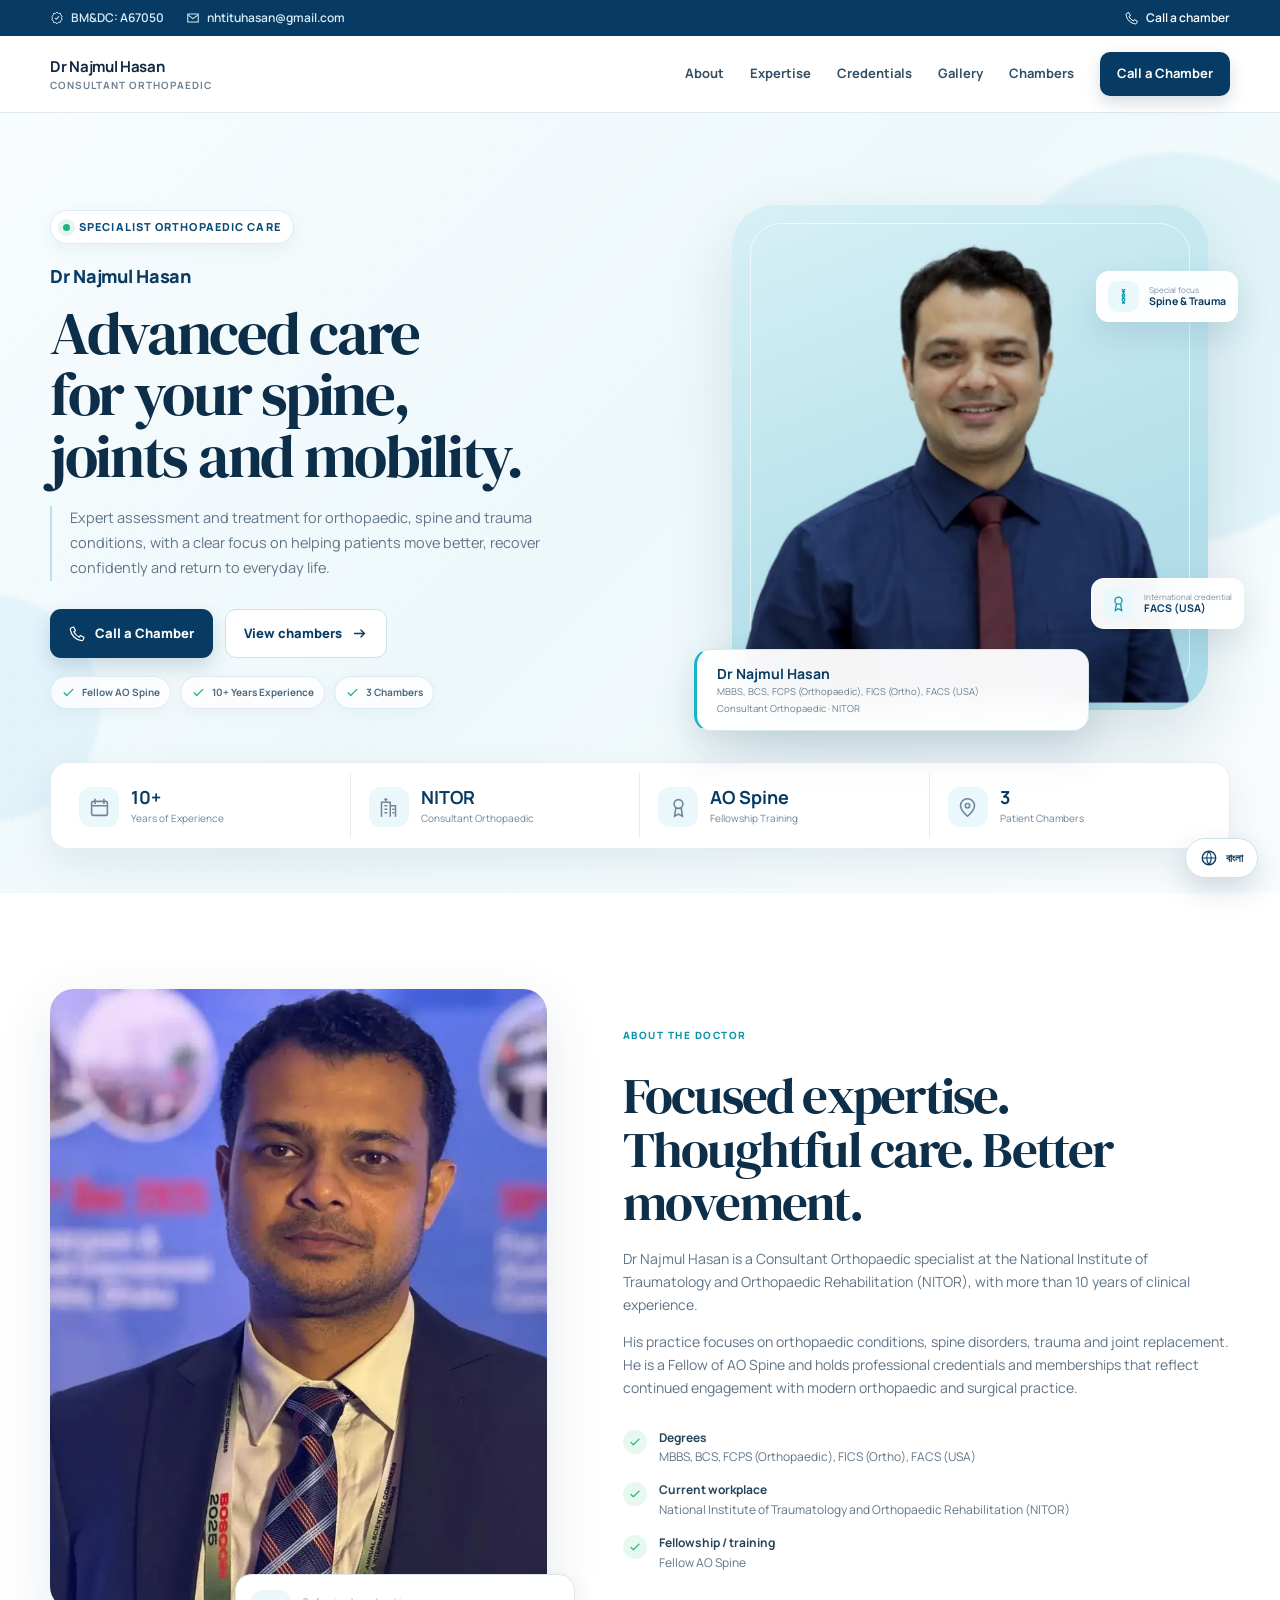
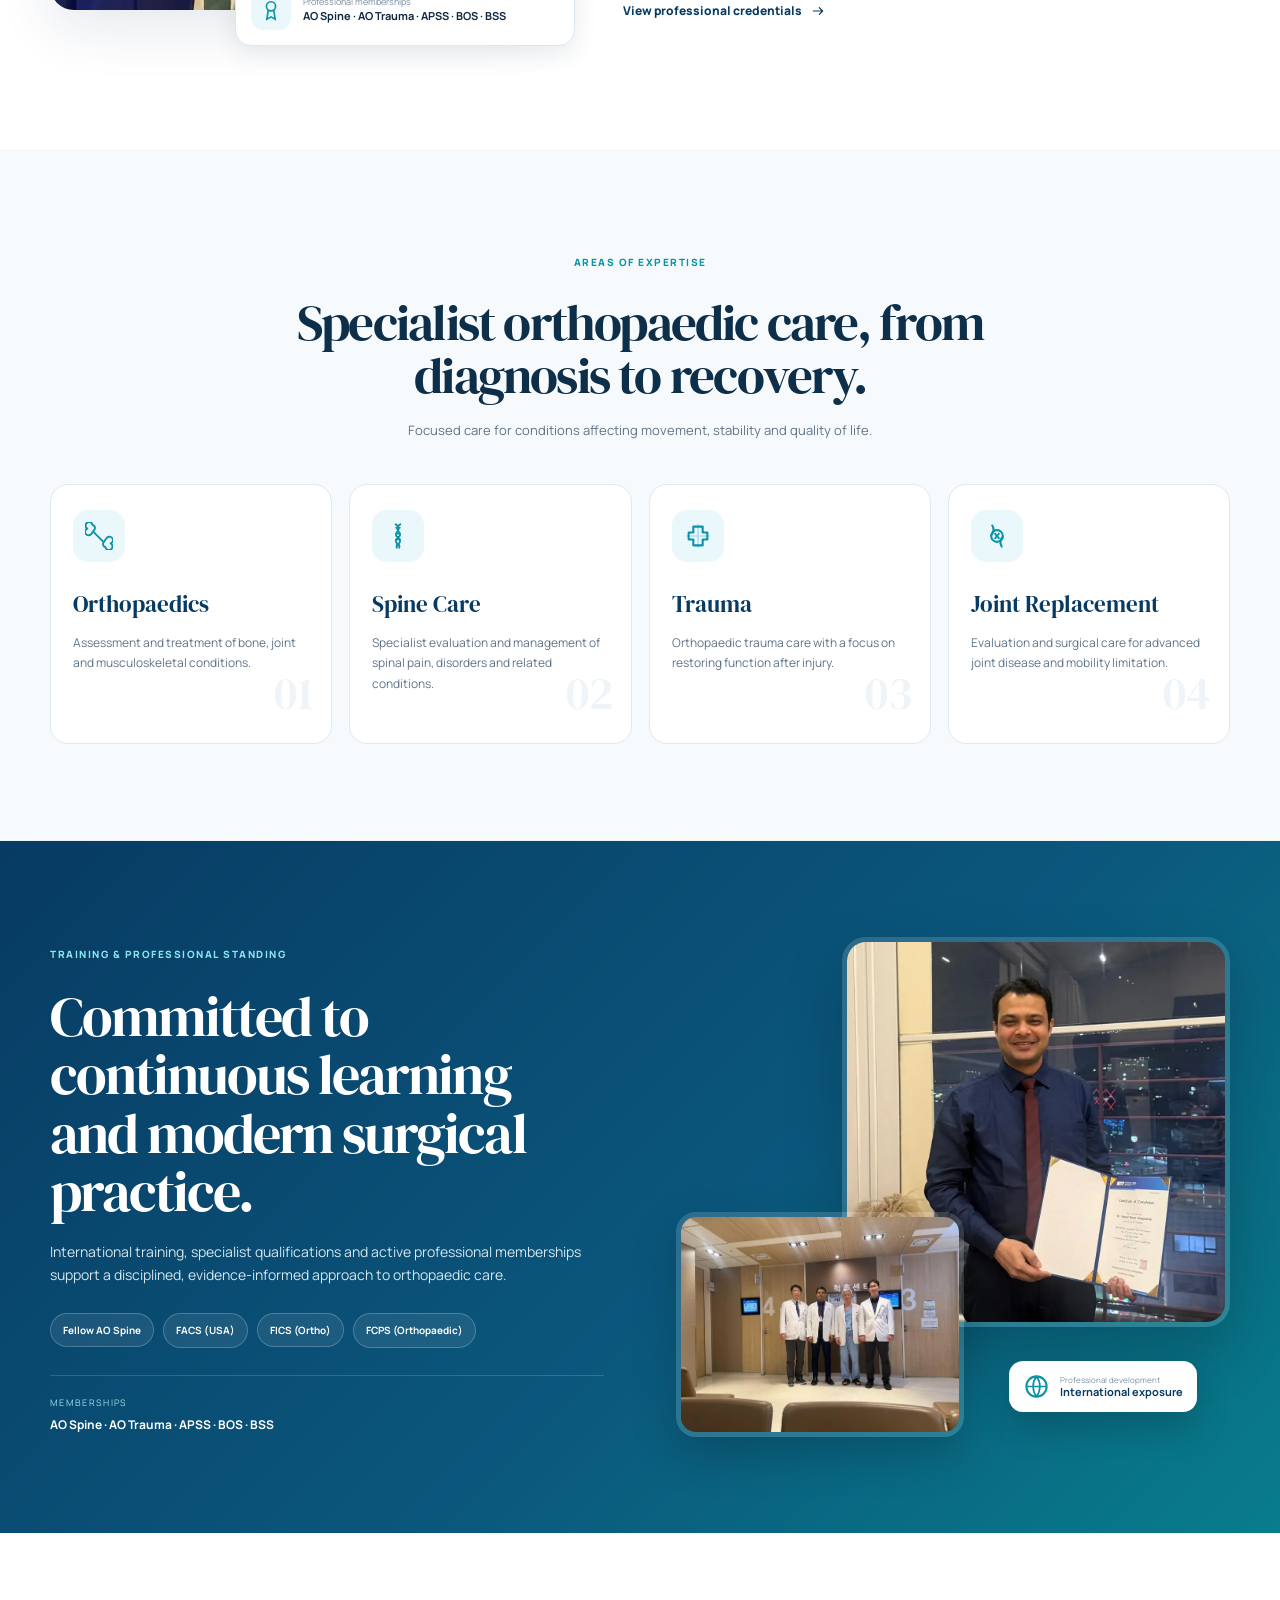
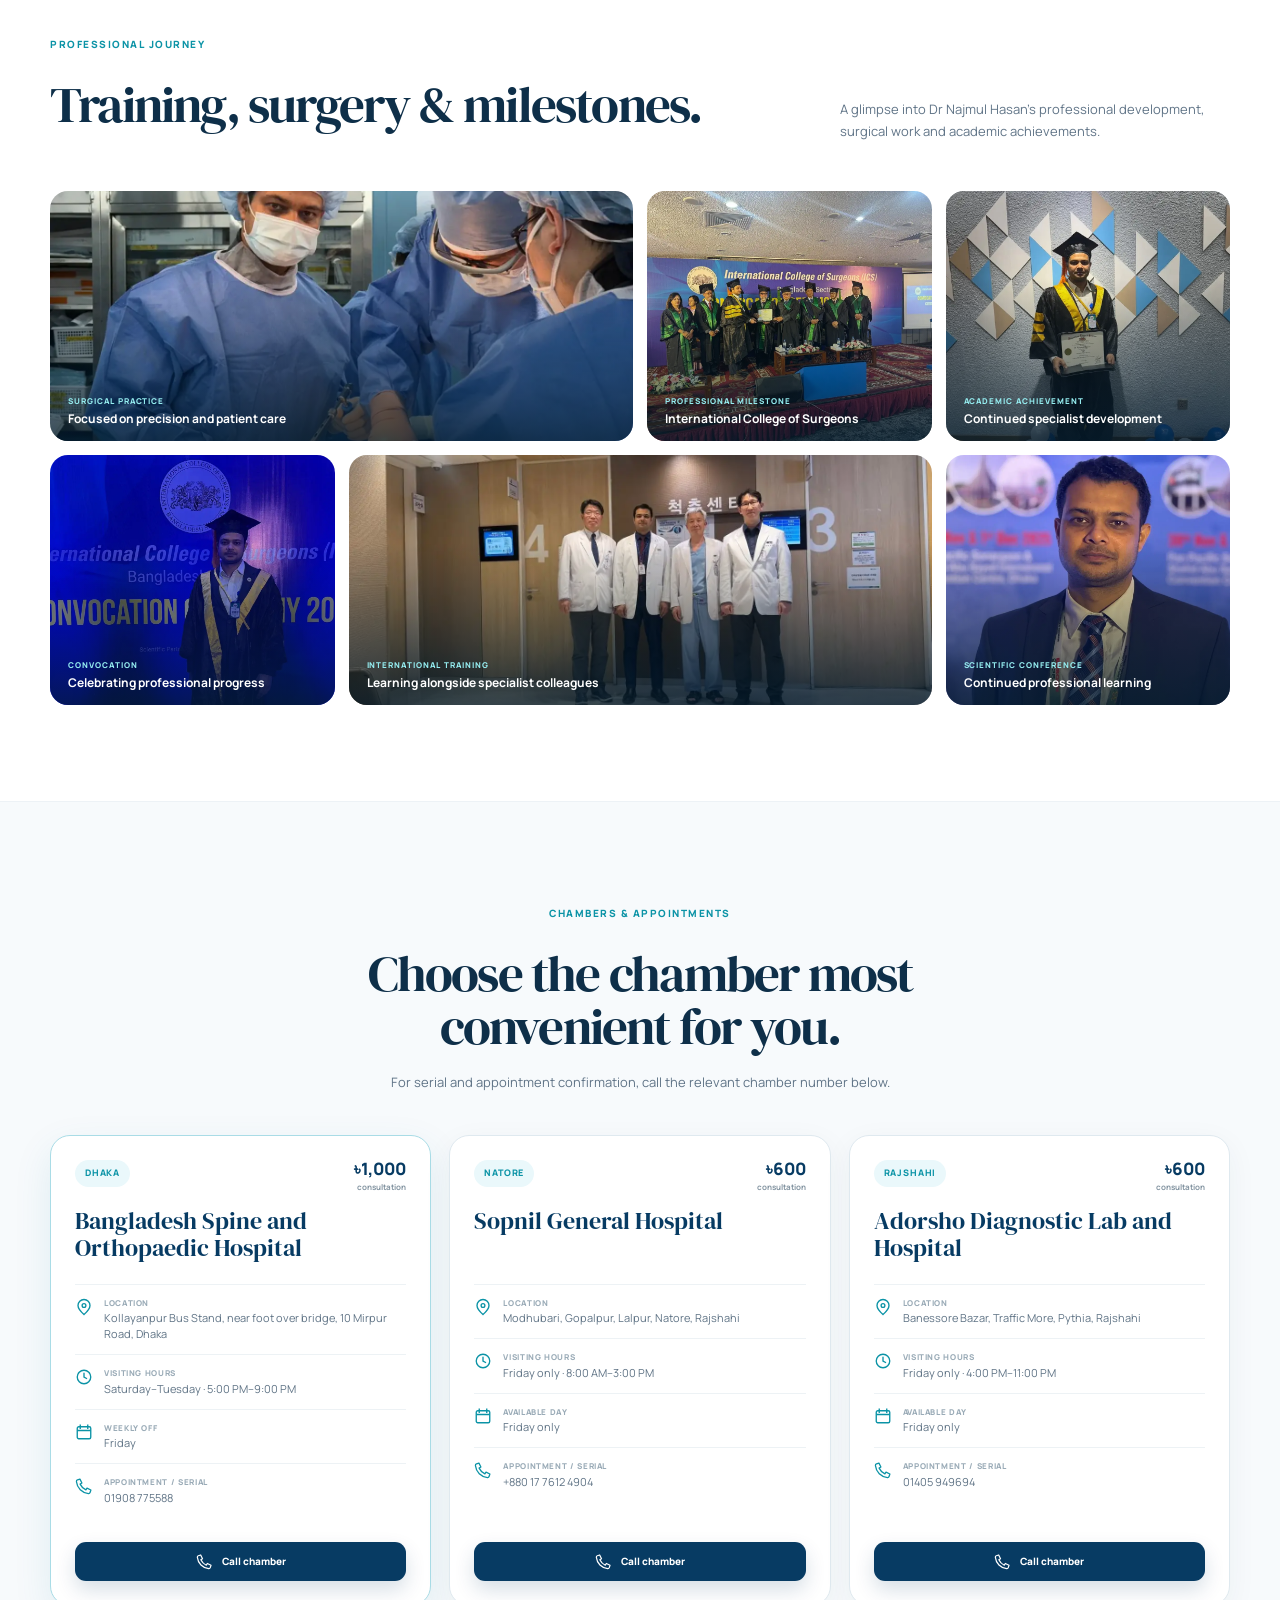
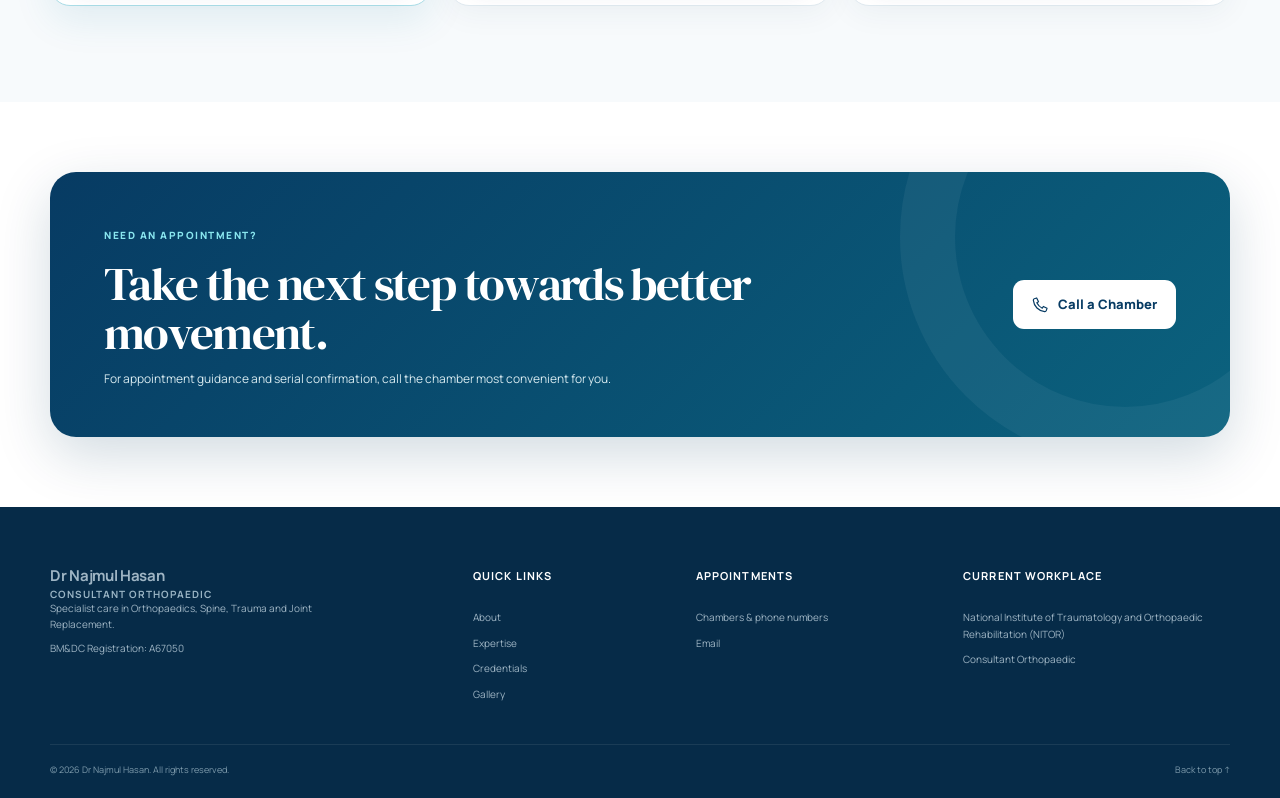
==== preview-v6.html @ a2172d97 "Add files via upload uploaded new files" ====
<!DOCTYPE html>

<html dir="ltr" lang="en">
<head>
<meta charset="utf-8"/>
<meta content="width=device-width, initial-scale=1" name="viewport"/>
<meta content="Dr Najmul Hasan is a Consultant Orthopaedic at NITOR, specialising in orthopaedics, spine, trauma and joint replacement. View chamber locations, visiting hours and appointment numbers in Dhaka, Natore and Rajshahi." name="description"/>
<meta content="#073b63" name="theme-color"/>
<link href="assets/favicon.svg" rel="icon" type="image/svg+xml"/>
<link href="assets/favicon.svg" rel="shortcut icon" type="image/svg+xml"/>
<link href="assets/favicon-64.png" rel="icon" sizes="64x64" type="image/png"/>
<link href="assets/apple-touch-icon.png" rel="apple-touch-icon" sizes="180x180"/>
<meta content="index,follow,max-image-preview:large,max-snippet:-1,max-video-preview:-1" name="robots"/>
<meta content="index,follow,max-image-preview:large,max-snippet:-1,max-video-preview:-1" name="googlebot"/>
<meta content="Dr Najmul Hasan" name="author"/>
<meta content="telephone=yes" name="format-detection"/>
<link href="./" rel="canonical"/>
<meta content="profile" property="og:type"/>
<meta content="Dr Najmul Hasan" property="og:site_name"/>
<meta content="Dr Najmul Hasan | Orthopaedic &amp; Spine Specialist in Bangladesh" property="og:title"/>
<meta content="Consultant Orthopaedic at NITOR specialising in orthopaedics, spine, trauma and joint replacement. Chambers in Dhaka, Natore and Rajshahi." property="og:description"/>
<meta content="assets/images/doctor-headshot.webp" property="og:image"/>
<meta content="en_BD" property="og:locale"/>
<meta content="bn_BD" property="og:locale:alternate"/>
<meta content="summary_large_image" name="twitter:card"/>
<meta content="Dr Najmul Hasan | Orthopaedic &amp; Spine Specialist" name="twitter:title"/>
<meta content="Consultant Orthopaedic at NITOR specialising in orthopaedics, spine, trauma and joint replacement." name="twitter:description"/>
<meta content="assets/images/doctor-headshot.webp" name="twitter:image"/>
<link as="image" fetchpriority="high" href="assets/images/doctor-headshot.webp" rel="preload"/>

<title>Dr Najmul Hasan | Orthopaedic &amp; Spine Specialist in Bangladesh</title>
<link href="https://fonts.googleapis.com" rel="preconnect"/>
<link crossorigin="" href="https://fonts.gstatic.com" rel="preconnect"/>
<link href="https://fonts.googleapis.com/css2?family=DM+Serif+Display&amp;family=Manrope:wght@400;500;600;700;800&amp;family=Noto+Sans+Bengali:wght@400;500;600;700;800&amp;display=swap" rel="stylesheet"/>
<link href="assets/style.css" rel="stylesheet"/>
<script type="application/ld+json">{
  "@context": "https://schema.org",
  "@type": "ProfilePage",
  "name": "Dr Najmul Hasan - Consultant Orthopaedic",
  "url": "./",
  "mainEntity": {
    "@type": "Person",
    "@id": "#dr-najmul-hasan",
    "name": "Dr Najmul Hasan",
    "honorificPrefix": "Dr",
    "image": "assets/images/doctor-headshot.webp",
    "description": "Consultant Orthopaedic specialising in orthopaedics, spine, trauma and joint replacement with more than 10 years of clinical experience.",
    "jobTitle": "Consultant Orthopaedic",
    "email": "mailto:nhtituhasan@gmail.com",
    "telephone": "+8801719166355",
    "identifier": {
      "@type": "PropertyValue",
      "propertyID": "BM&DC Registration",
      "value": "A67050"
    },
    "worksFor": {
      "@type": "Organization",
      "name": "National Institute of Traumatology and Orthopaedic Rehabilitation (NITOR)"
    },
    "knowsAbout": [
      "Orthopaedics",
      "Spine",
      "Trauma",
      "Joint Replacement"
    ],
    "knowsLanguage": [
      "en",
      "bn"
    ],
    "hasCredential": [
      {
        "@type": "EducationalOccupationalCredential",
        "name": "MBBS"
      },
      {
        "@type": "EducationalOccupationalCredential",
        "name": "BCS"
      },
      {
        "@type": "EducationalOccupationalCredential",
        "name": "FCPS (Orthopaedic)"
      },
      {
        "@type": "EducationalOccupationalCredential",
        "name": "FICS (Ortho)"
      },
      {
        "@type": "EducationalOccupationalCredential",
        "name": "FACS (USA)"
      },
      {
        "@type": "EducationalOccupationalCredential",
        "name": "Fellow AO Spine"
      }
    ],
    "memberOf": [
      {
        "@type": "Organization",
        "name": "AO Spine"
      },
      {
        "@type": "Organization",
        "name": "AO Trauma"
      },
      {
        "@type": "Organization",
        "name": "APSS"
      },
      {
        "@type": "Organization",
        "name": "BOS"
      },
      {
        "@type": "Organization",
        "name": "BSS"
      }
    ],
    "workLocation": [
      {
        "@type": "Place",
        "name": "Bangladesh Spine and Orthopaedic Hospital",
        "telephone": "+8801908775588",
        "address": {
          "@type": "PostalAddress",
          "streetAddress": "Kollayanpur Bus Stand, near foot over bridge, 10 Mirpur Road",
          "addressLocality": "Dhaka",
          "addressCountry": "BD"
        }
      },
      {
        "@type": "Place",
        "name": "Sopnil General Hospital",
        "telephone": "+8801776124904",
        "address": {
          "@type": "PostalAddress",
          "streetAddress": "Modhubari, Gopalpur, Lalpur",
          "addressLocality": "Natore",
          "addressRegion": "Rajshahi",
          "addressCountry": "BD"
        }
      },
      {
        "@type": "Place",
        "name": "Adorsho Diagnostic Lab and Hospital",
        "telephone": "+8801405949694",
        "address": {
          "@type": "PostalAddress",
          "streetAddress": "Banessore Bazar, Traffic More, Pythia",
          "addressLocality": "Rajshahi",
          "addressCountry": "BD"
        }
      }
    ]
  }
}</script></head>
<body>
<a class="skip-link" href="#main">Skip to content</a>
<div class="topbar">
<div class="container topbar-inner">
<div class="topbar-left">
<span><svg aria-hidden="true"><use href="#i-badge"></use></svg> BM&amp;DC: A67050</span>
<a href="mailto:nhtituhasan@gmail.com"><svg aria-hidden="true"><use href="#i-mail"></use></svg> nhtituhasan@gmail.com</a>
</div>
<a class="topbar-chambers" href="#chambers"><svg aria-hidden="true"><use href="#i-phone"></use></svg> Call a chamber</a>
</div>
</div>
<header class="site-header" id="home">
<div class="container nav-wrap">
<a aria-label="Dr Najmul Hasan homepage" class="brand" href="#home">

<span class="brand-copy"><strong>Dr Najmul Hasan</strong><small>Consultant Orthopaedic</small></span>
</a>
<button aria-controls="primary-nav" aria-expanded="false" aria-label="Open menu" class="menu-toggle">
<span></span><span></span><span></span>
</button>
<nav aria-label="Primary navigation" class="primary-nav" id="primary-nav">
<a href="#about">About</a>
<a href="#expertise">Expertise</a>
<a href="#credentials">Credentials</a>
<a href="#gallery">Gallery</a>
<a href="#chambers">Chambers</a>
<a class="nav-cta" href="#chambers">Call a Chamber</a>
</nav>
</div>
</header>
<main id="main">
<section class="hero section-pad">
<div class="hero-orb hero-orb-one"></div>
<div class="hero-orb hero-orb-two"></div>
<div class="container hero-grid">
<div class="hero-copy reveal">
<span class="eyebrow"><span class="dot"></span> Specialist Orthopaedic Care</span>
<h1><span class="hero-name-line">Dr Najmul Hasan </span><span class="hero-title-line">Advanced care for your spine, joints and mobility.</span></h1>
<p class="hero-lead">Expert assessment and treatment for orthopaedic, spine and trauma conditions, with a clear focus on helping patients move better, recover confidently and return to everyday life.</p>
<div class="hero-actions">
<a class="btn btn-primary" href="#chambers"><svg aria-hidden="true"><use href="#i-phone"></use></svg> Call a Chamber</a>
<a class="btn btn-secondary" href="#chambers">View chambers <svg aria-hidden="true"><use href="#i-arrow"></use></svg></a>
</div>
<div class="hero-trust">
<span><svg aria-hidden="true"><use href="#i-check"></use></svg> Fellow AO Spine</span>
<span><svg aria-hidden="true"><use href="#i-check"></use></svg> 10+ Years Experience</span>
<span><svg aria-hidden="true"><use href="#i-check"></use></svg> 3 Chambers</span>
</div>
</div>
<div class="hero-visual reveal delay-1">
<div class="hero-image-frame">
<div class="hero-image-bg"></div>
<img alt="Dr Najmul Hasan" decoding="async" fetchpriority="high" height="1004" loading="eager" src="assets/images/doctor-headshot.webp" width="984"/>
<div class="hero-identity hero-profile-card">
<strong>Dr Najmul Hasan</strong>
<span>MBBS, BCS, FCPS (Orthopaedic), FICS (Ortho), FACS (USA)</span>
<span>Consultant Orthopaedic · NITOR</span>
</div>
<div class="floating-card fc-one">
<span class="icon-pill"><svg aria-hidden="true"><use href="#i-spine"></use></svg></span>
<span><small>Special focus</small><strong>Spine &amp; Trauma</strong></span>
</div>
<div class="floating-card fc-two">
<span class="icon-pill"><svg aria-hidden="true"><use href="#i-award"></use></svg></span>
<span><small>International credential</small><strong>FACS (USA)</strong></span>
</div>
</div>
</div>
</div>
<div aria-label="Professional highlights" class="container hero-stats reveal delay-2">
<article><span class="stat-icon"><svg aria-hidden="true"><use href="#i-calendar"></use></svg></span><div><strong>10+</strong><span>Years of Experience</span></div></article>
<article><span class="stat-icon"><svg aria-hidden="true"><use href="#i-hospital"></use></svg></span><div><strong>NITOR</strong><span>Consultant Orthopaedic</span></div></article>
<article><span class="stat-icon"><svg aria-hidden="true"><use href="#i-award"></use></svg></span><div><strong>AO Spine</strong><span>Fellowship Training</span></div></article>
<article><span class="stat-icon"><svg aria-hidden="true"><use href="#i-pin"></use></svg></span><div><strong>3</strong><span>Patient Chambers</span></div></article>
</div>
</section>
<section class="about section-pad" id="about">
<div class="container about-grid">
<div class="about-media reveal">
<div class="about-main-img">
<img alt="Dr Najmul Hasan at a professional medical conference" decoding="async" height="960" loading="lazy" src="assets/images/conference-portrait.webp" width="1280"/>
</div>
<div class="about-mini-card">
<span class="mini-icon"><svg aria-hidden="true"><use href="#i-award"></use></svg></span>
<div><small>Professional memberships</small><strong>AO Spine · AO Trauma · APSS · BOS · BSS</strong></div>
</div>
</div>
<div class="about-copy reveal delay-1">
<span class="section-kicker">About the doctor</span>
<h2>Focused expertise. Thoughtful care. Better movement.</h2>
<p>Dr Najmul Hasan is a Consultant Orthopaedic specialist at the National Institute of Traumatology and Orthopaedic Rehabilitation (NITOR), with more than 10 years of clinical experience.</p>
<p>His practice focuses on orthopaedic conditions, spine disorders, trauma and joint replacement. He is a Fellow of AO Spine and holds professional credentials and memberships that reflect continued engagement with modern orthopaedic and surgical practice.</p>
<div class="credential-list">
<div><span class="check"><svg aria-hidden="true"><use href="#i-check"></use></svg></span><p><strong>Degrees</strong><br/>MBBS, BCS, FCPS (Orthopaedic), FICS (Ortho), FACS (USA)</p></div>
<div><span class="check"><svg aria-hidden="true"><use href="#i-check"></use></svg></span><p><strong>Current workplace</strong><br/>National Institute of Traumatology and Orthopaedic Rehabilitation (NITOR)</p></div>
<div><span class="check"><svg aria-hidden="true"><use href="#i-check"></use></svg></span><p><strong>Fellowship / training</strong><br/>Fellow AO Spine</p></div>
</div>
<a class="text-link" href="#credentials">View professional credentials <svg aria-hidden="true"><use href="#i-arrow"></use></svg></a>
</div>
</div>
</section>
<section class="expertise section-pad" id="expertise">
<div class="container">
<div class="section-heading centered reveal">
<span class="section-kicker">Areas of expertise</span>
<h2>Specialist orthopaedic care, from diagnosis to recovery.</h2>
<p>Focused care for conditions affecting movement, stability and quality of life.</p>
</div>
<div class="expertise-grid">
<article class="service-card reveal"><span class="service-icon"><svg aria-hidden="true"><use href="#i-bone"></use></svg></span><h3>Orthopaedics</h3><p>Assessment and treatment of bone, joint and musculoskeletal conditions.</p><span class="service-number">01</span></article>
<article class="service-card reveal delay-1"><span class="service-icon"><svg aria-hidden="true"><use href="#i-spine"></use></svg></span><h3>Spine Care</h3><p>Specialist evaluation and management of spinal pain, disorders and related conditions.</p><span class="service-number">02</span></article>
<article class="service-card reveal delay-2"><span class="service-icon"><svg aria-hidden="true"><use href="#i-trauma"></use></svg></span><h3>Trauma</h3><p>Orthopaedic trauma care with a focus on restoring function after injury.</p><span class="service-number">03</span></article>
<article class="service-card reveal delay-3"><span class="service-icon"><svg aria-hidden="true"><use href="#i-joint"></use></svg></span><h3>Joint Replacement</h3><p>Evaluation and surgical care for advanced joint disease and mobility limitation.</p><span class="service-number">04</span></article>
</div>
</div>
</section>
<section class="credentials section-pad" id="credentials">
<div class="container credentials-grid">
<div class="credentials-copy reveal">
<span class="section-kicker light">Training &amp; professional standing</span>
<h2>Committed to continuous learning and modern surgical practice.</h2>
<p>International training, specialist qualifications and active professional memberships support a disciplined, evidence-informed approach to orthopaedic care.</p>
<div class="credential-pills">
<span>Fellow AO Spine</span><span>FACS (USA)</span><span>FICS (Ortho)</span><span>FCPS (Orthopaedic)</span>
</div>
<div class="membership-row">
<small>MEMBERSHIPS</small>
<strong>AO Spine · AO Trauma · APSS · BOS · BSS</strong>
</div>
</div>
<div class="credentials-media reveal delay-1">
<img alt="Dr Najmul Hasan holding a certificate of completion" class="cred-img-main" decoding="async" height="1280" loading="lazy" src="assets/images/certificate.webp" width="960"/>
<img alt="Dr Najmul Hasan with medical colleagues during international training" class="cred-img-small" decoding="async" height="960" loading="lazy" src="assets/images/international-training.webp" width="1280"/>
<div class="cred-tag"><svg aria-hidden="true"><use href="#i-globe"></use></svg><span><small>Professional development</small><strong>International exposure</strong></span></div>
</div>
</div>
</section>
<section class="gallery section-pad" id="gallery">
<div class="container">
<div class="section-heading split reveal">
<div><span class="section-kicker">Professional journey</span><h2>Training, surgery &amp; milestones.</h2></div>
<p>A glimpse into Dr Najmul Hasan's professional development, surgical work and academic achievements.</p>
</div>
<div class="gallery-grid">
<figure class="gallery-card gallery-wide reveal"><img alt="Dr Najmul Hasan participating in an orthopaedic surgery" decoding="async" height="960" loading="lazy" src="assets/images/surgery.webp" width="1280"/><figcaption><span>Surgical Practice</span><strong>Focused on precision and patient care</strong></figcaption></figure>
<figure class="gallery-card reveal delay-1"><img alt="Dr Najmul Hasan at an International College of Surgeons ceremony" decoding="async" height="960" loading="lazy" src="assets/images/ics-ceremony.webp" width="1280"/><figcaption><span>Professional Milestone</span><strong>International College of Surgeons</strong></figcaption></figure>
<figure class="gallery-card reveal delay-2"><img alt="Dr Najmul Hasan at a graduation ceremony" decoding="async" height="1280" loading="lazy" src="assets/images/graduation.webp" width="960"/><figcaption><span>Academic Achievement</span><strong>Continued specialist development</strong></figcaption></figure>
<figure class="gallery-card reveal"><img alt="Dr Najmul Hasan at an International College of Surgeons convocation" decoding="async" height="960" loading="lazy" src="assets/images/ics-convocation.webp" width="1280"/><figcaption><span>Convocation</span><strong>Celebrating professional progress</strong></figcaption></figure>
<figure class="gallery-card gallery-wide reveal delay-1"><img alt="Dr Najmul Hasan with colleagues during international medical training" decoding="async" height="960" loading="lazy" src="assets/images/international-training.webp" width="1280"/><figcaption><span>International Training</span><strong>Learning alongside specialist colleagues</strong></figcaption></figure>
<figure class="gallery-card reveal delay-2"><img alt="Dr Najmul Hasan attending a scientific medical conference" decoding="async" height="960" loading="lazy" src="assets/images/conference-portrait.webp" width="1280"/><figcaption><span>Scientific Conference</span><strong>Continued professional learning</strong></figcaption></figure></div>
</div>
</section>
<section class="chambers section-pad" id="chambers">
<div class="container">
<div class="section-heading centered reveal">
<span class="section-kicker">Chambers &amp; appointments</span>
<h2>Choose the chamber most convenient for you.</h2>
<p>For serial and appointment confirmation, call the relevant chamber number below.</p>
</div>
<div class="chamber-grid">
<article class="chamber-card featured reveal">
<div class="chamber-top"><span class="chamber-badge">Dhaka</span><span class="fee">৳1,000 <small>consultation</small></span></div>
<h3>Bangladesh Spine and Orthopaedic Hospital</h3>
<ul class="chamber-details">
<li><svg aria-hidden="true"><use href="#i-pin"></use></svg><span><small>Location</small>Kollayanpur Bus Stand, near foot over bridge, 10 Mirpur Road, Dhaka</span></li>
<li><svg aria-hidden="true"><use href="#i-clock"></use></svg><span><small>Visiting hours</small>Saturday–Tuesday · 5:00 PM–9:00 PM</span></li>
<li><svg aria-hidden="true"><use href="#i-calendar"></use></svg><span><small>Weekly off</small>Friday</span></li>
<li><svg aria-hidden="true"><use href="#i-phone"></use></svg><span><small>Appointment / Serial</small>01908 775588</span></li>
</ul>
<div class="chamber-actions"><a class="btn btn-primary btn-small" href="tel:+8801908775588"><svg aria-hidden="true"><use href="#i-phone"></use></svg> Call chamber</a></div>
</article>
<article class="chamber-card reveal delay-1">
<div class="chamber-top"><span class="chamber-badge">Natore</span><span class="fee">৳600 <small>consultation</small></span></div>
<h3>Sopnil General Hospital</h3>
<ul class="chamber-details">
<li><svg aria-hidden="true"><use href="#i-pin"></use></svg><span><small>Location</small>Modhubari, Gopalpur, Lalpur, Natore, Rajshahi</span></li>
<li><svg aria-hidden="true"><use href="#i-clock"></use></svg><span><small>Visiting hours</small>Friday only · 8:00 AM–3:00 PM</span></li>
<li><svg aria-hidden="true"><use href="#i-calendar"></use></svg><span><small>Available day</small>Friday only</span></li>
<li><svg aria-hidden="true"><use href="#i-phone"></use></svg><span><small>Appointment / Serial</small>+880 17 7612 4904</span></li>
</ul>
<div class="chamber-actions"><a class="btn btn-primary btn-small" href="tel:+8801776124904"><svg aria-hidden="true"><use href="#i-phone"></use></svg> Call chamber</a></div>
</article>
<article class="chamber-card reveal delay-2">
<div class="chamber-top"><span class="chamber-badge">Rajshahi</span><span class="fee">৳600 <small>consultation</small></span></div>
<h3>Adorsho Diagnostic Lab and Hospital</h3>
<ul class="chamber-details">
<li><svg aria-hidden="true"><use href="#i-pin"></use></svg><span><small>Location</small>Banessore Bazar, Traffic More, Pythia, Rajshahi</span></li>
<li><svg aria-hidden="true"><use href="#i-clock"></use></svg><span><small>Visiting hours</small>Friday only · 4:00 PM–11:00 PM</span></li>
<li><svg aria-hidden="true"><use href="#i-calendar"></use></svg><span><small>Available day</small>Friday only</span></li>
<li><svg aria-hidden="true"><use href="#i-phone"></use></svg><span><small>Appointment / Serial</small>01405 949694</span></li>
</ul>
<div class="chamber-actions"><a class="btn btn-primary btn-small" href="tel:+8801405949694"><svg aria-hidden="true"><use href="#i-phone"></use></svg> Call chamber</a></div>
</article>
</div>
</div>
</section>
<section class="contact-cta section-pad">
<div class="container cta-panel reveal">
<div class="cta-copy"><span class="section-kicker light">Need an appointment?</span><h2>Take the next step towards better movement.</h2><p>For appointment guidance and serial confirmation, call the chamber most convenient for you.</p></div>
<div class="cta-actions"><a class="btn btn-white" href="#chambers"><svg aria-hidden="true"><use href="#i-phone"></use></svg> Call a Chamber</a></div>
</div>
</section>
</main>
<footer class="footer">
<div class="container footer-grid">
<div class="footer-brand">
<a class="brand brand-light" href="#home"><span class="brand-copy"><strong>Dr Najmul Hasan</strong><small>Consultant Orthopaedic</small></span></a>
<p>Specialist care in Orthopaedics, Spine, Trauma and Joint Replacement.</p>
<span class="bmdc-footer">BM&amp;DC Registration: A67050</span>
</div>
<div><h4>Quick links</h4><a href="#about">About</a><a href="#expertise">Expertise</a><a href="#credentials">Credentials</a><a href="#gallery">Gallery</a></div>
<div><h4>Appointments</h4><a href="#chambers">Chambers &amp; phone numbers</a><a href="mailto:nhtituhasan@gmail.com">Email</a></div>
<div><h4>Current workplace</h4><p>National Institute of Traumatology and Orthopaedic Rehabilitation (NITOR)</p><span>Consultant Orthopaedic</span></div>
</div>
<div class="container footer-bottom"><span>© <span id="year"></span> Dr Najmul Hasan. All rights reserved.</span><a href="#home">Back to top ↑</a></div>
</footer>
<button aria-label="Translate key information to Bangla" aria-pressed="false" class="floating-translate" type="button"><svg aria-hidden="true"><use href="#i-globe"></use></svg><span>বাংলা</span></button>
<svg aria-hidden="true" class="svg-sprite" height="0" width="0">
<symbol id="i-mail" viewbox="0 0 24 24"><path d="M3 5h18v14H3z" fill="none" rx="2" stroke="currentColor" stroke-width="1.8"></path><path d="m4 7 8 6 8-6" fill="none" stroke="currentColor" stroke-width="1.8"></path></symbol>
<symbol id="i-badge" viewbox="0 0 24 24"><path d="M12 2l2.4 2.1 3.2-.2.7 3.1 2.6 1.8-1.3 2.9 1.3 2.9-2.6 1.8-.7 3.1-3.2-.2L12 22l-2.4-2.1-3.2.2-.7-3.1-2.6-1.8 1.3-2.9-1.3-2.9L5.7 7l.7-3.1 3.2.2z" fill="none" stroke="currentColor" stroke-width="1.6"></path><path d="m8.5 12 2.2 2.2 4.8-5" fill="none" stroke="currentColor" stroke-width="1.8"></path></symbol>
<symbol id="i-arrow" viewbox="0 0 24 24"><path d="M5 12h14M14 7l5 5-5 5" fill="none" stroke="currentColor" stroke-linecap="round" stroke-linejoin="round" stroke-width="1.8"></path></symbol>
<symbol id="i-check" viewbox="0 0 24 24"><path d="m5 12.5 4.2 4.2L19 7" fill="none" stroke="currentColor" stroke-linecap="round" stroke-linejoin="round" stroke-width="2"></path></symbol>
<symbol id="i-award" viewbox="0 0 24 24"><circle cx="12" cy="8" fill="none" r="5" stroke="currentColor" stroke-width="1.8"></circle><path d="M9 12.2 7.5 22 12 19.5 16.5 22 15 12.2" fill="none" stroke="currentColor" stroke-width="1.8"></path></symbol>
<symbol id="i-calendar" viewbox="0 0 24 24"><rect fill="none" height="16" rx="2" stroke="currentColor" stroke-width="1.8" width="18" x="3" y="5"></rect><path d="M7 2v6M17 2v6M3 10h18" fill="none" stroke="currentColor" stroke-width="1.8"></path></symbol>
<symbol id="i-hospital" viewbox="0 0 24 24"><path d="M4 22V6h10v16M14 10h6v12M8 10h2M8 14h2M8 18h2M17 14h1M17 18h1" fill="none" stroke="currentColor" stroke-linecap="round" stroke-width="1.7"></path><path d="M7 3h4M9 1v4" stroke="currentColor" stroke-width="1.7"></path></symbol>
<symbol id="i-pin" viewbox="0 0 24 24"><path d="M20 10c0 5-8 12-8 12S4 15 4 10a8 8 0 1 1 16 0z" fill="none" stroke="currentColor" stroke-width="1.8"></path><circle cx="12" cy="10" fill="none" r="2.5" stroke="currentColor" stroke-width="1.8"></circle></symbol>
<symbol id="i-clock" viewbox="0 0 24 24"><circle cx="12" cy="12" fill="none" r="9" stroke="currentColor" stroke-width="1.8"></circle><path d="M12 7v5l3.5 2" fill="none" stroke="currentColor" stroke-linecap="round" stroke-width="1.8"></path></symbol>
<symbol id="i-phone" viewbox="0 0 24 24"><path d="M6.6 2.8 9.2 8 6.8 9.5a16.8 16.8 0 0 0 7.7 7.7l1.5-2.4 5.2 2.6-1.1 3.3c-.3.9-1.2 1.5-2.2 1.4C9.2 21.1 2.9 14.8 1.9 6.1c-.1-1 .5-1.9 1.4-2.2z" fill="none" stroke="currentColor" stroke-linejoin="round" stroke-width="1.7"></path></symbol>
<symbol id="i-globe" viewbox="0 0 24 24"><circle cx="12" cy="12" fill="none" r="9" stroke="currentColor" stroke-width="1.8"></circle><path d="M3 12h18M12 3a15 15 0 0 1 0 18M12 3a15 15 0 0 0 0 18" fill="none" stroke="currentColor" stroke-width="1.5"></path></symbol>
<symbol id="i-bone" viewbox="0 0 24 24"><path d="M7.2 8.4 15.6 16.8M5.6 10A3 3 0 1 1 2 5.6a3 3 0 1 1 4.4-3.2A3 3 0 0 1 8.4 6l-2.8 4zM18.4 14A3 3 0 1 1 22 18.4a3 3 0 1 1-4.4 3.2 3 3 0 0 1-2-3.6l2.8-4z" fill="none" stroke="currentColor" stroke-linecap="round" stroke-linejoin="round" stroke-width="1.6"></path></symbol>
<symbol id="i-spine" viewbox="0 0 24 24"><path d="M10 2c3 1.6 3.5 4.2 1.4 6.2-2 2-1.3 4.1.7 5.3 2.2 1.3 2.3 4.1.2 5.2-1.4.8-1.8 2-1.3 3.3M14 2c-3 1.6-3.5 4.2-1.4 6.2 2 2 1.3 4.1-.7 5.3-2.2 1.3-2.3 4.1-.2 5.2 1.4.8 1.8 2 1.3 3.3" fill="none" stroke="currentColor" stroke-linecap="round" stroke-width="1.6"></path><path d="M9.8 5h4.4M9.8 10h4.4M9.7 15h4.6M10.3 20h3.4" stroke="currentColor" stroke-width="1.3"></path></symbol>
<symbol id="i-trauma" viewbox="0 0 24 24"><path d="M12 2v20M2 12h20" fill="none" opacity=".25" stroke="currentColor" stroke-width="1.4"></path><path d="M8 4h8v5h4v6h-4v5H8v-5H4V9h4z" fill="none" stroke="currentColor" stroke-linejoin="round" stroke-width="1.8"></path></symbol>
<symbol id="i-joint" viewbox="0 0 24 24"><path d="M8 3c1.8 3.2 1.4 5.8-.9 8.1M16 21c-1.8-3.2-1.4-5.8.9-8.1" fill="none" stroke="currentColor" stroke-linecap="round" stroke-width="1.8"></path><circle cx="12" cy="12" fill="none" r="5" stroke="currentColor" stroke-width="1.8"></circle><path d="M10 9.5 14 14.5M14 9.5 10 14.5" stroke="currentColor" stroke-width="1.5"></path></symbol>
</svg>
<script src="assets/script.js"></script>
</body>
</html>
---- assets/style.css ----
:root{
  --navy:#073b63;
  --navy-2:#0b4d78;
  --ink:#10283f;
  --muted:#607487;
  --line:#dce7ef;
  --sky:#eaf6fb;
  --cyan:#16b5c8;
  --cyan-dark:#0b93a6;
  --green:#20b77a;
  --white:#fff;
  --off:#f7fafc;
  --shadow:0 18px 55px rgba(18,55,82,.11);
  --shadow-sm:0 8px 24px rgba(18,55,82,.09);
  --radius:24px;
  --container:1180px;
}
*{box-sizing:border-box}
html{scroll-behavior:smooth}
body{margin:0;color:var(--ink);font-family:"Manrope",system-ui,-apple-system,BlinkMacSystemFont,"Segoe UI",sans-serif;background:#fff;line-height:1.65;-webkit-font-smoothing:antialiased}
img{max-width:100%;display:block}
a{color:inherit;text-decoration:none}
button,input,textarea{font:inherit}
.container{width:min(var(--container),calc(100% - 40px));margin-inline:auto}
.section-pad{padding:96px 0}
.skip-link{position:fixed;left:12px;top:-100px;background:#fff;padding:10px 14px;z-index:10000;border-radius:8px;box-shadow:var(--shadow-sm)}
.skip-link:focus{top:12px}
.svg-sprite{position:absolute;pointer-events:none}

.topbar{background:var(--navy);color:#d8ebf7;font-size:12px;font-weight:600}
.topbar-inner{min-height:36px;display:flex;align-items:center;justify-content:space-between;gap:20px}
.topbar-left{display:flex;align-items:center;gap:22px}
.topbar span,.topbar a{display:inline-flex;align-items:center;gap:7px}
.topbar svg{width:14px;height:14px;fill:currentColor}
.topbar-chambers{color:#fff}
.site-header{position:sticky;top:0;background:rgba(255,255,255,.94);backdrop-filter:blur(16px);z-index:100;border-bottom:1px solid rgba(220,231,239,.9)}
.nav-wrap{min-height:76px;display:flex;align-items:center;justify-content:space-between;gap:28px}
.brand{display:flex;align-items:center;gap:11px;min-width:max-content}
.brand-mark{width:42px;height:42px;display:grid;place-items:center;border-radius:13px;background:linear-gradient(145deg,var(--cyan),var(--navy-2));color:#fff;box-shadow:0 8px 20px rgba(22,181,200,.22)}
.brand-mark svg{width:26px;height:26px;fill:currentColor}
.brand-copy{display:flex;flex-direction:column;line-height:1.2}
.brand-copy strong{font-size:15px;letter-spacing:-.02em}
.brand-copy small{font-size:10px;color:#6e8192;margin-top:3px;text-transform:uppercase;letter-spacing:.1em;font-weight:700}
.primary-nav{display:flex;align-items:center;gap:26px;font-size:13px;font-weight:700;color:#344e63}
.primary-nav>a:not(.nav-cta){position:relative;padding:10px 0}
.primary-nav>a:not(.nav-cta)::after{content:"";position:absolute;left:0;bottom:4px;width:0;height:2px;background:var(--cyan);transition:.25s}
.primary-nav>a:not(.nav-cta):hover::after{width:100%}
.nav-cta{background:var(--navy);color:#fff;padding:11px 17px;border-radius:10px;box-shadow:0 7px 16px rgba(7,59,99,.17);transition:.25s}
.nav-cta:hover{transform:translateY(-1px);background:var(--navy-2)}
.menu-toggle{display:none;border:0;background:transparent;padding:8px;cursor:pointer}
.menu-toggle span{display:block;width:24px;height:2px;background:var(--navy);margin:5px 0;border-radius:3px}

.hero{position:relative;overflow:hidden;background:linear-gradient(145deg,#f5fbfe 0%,#eef8fb 54%,#fff 100%);padding-top:78px;padding-bottom:52px}
.hero::before{content:"";position:absolute;inset:0;background-image:radial-gradient(rgba(7,59,99,.07) 1px,transparent 1px);background-size:22px 22px;mask-image:linear-gradient(to right,rgba(0,0,0,.6),transparent 55%);pointer-events:none}
.hero-orb{position:absolute;border-radius:50%;filter:blur(2px);pointer-events:none}
.hero-orb-one{width:390px;height:390px;background:rgba(22,181,200,.08);right:-90px;top:40px}
.hero-orb-two{width:230px;height:230px;background:rgba(35,168,226,.07);left:-130px;bottom:70px}
.hero-grid{position:relative;display:grid;grid-template-columns:1.04fr .96fr;align-items:center;gap:68px}
.eyebrow{display:inline-flex;align-items:center;gap:9px;padding:7px 12px;background:#fff;border:1px solid #dcecf2;border-radius:999px;color:var(--navy-2);font-size:11px;text-transform:uppercase;letter-spacing:.1em;font-weight:800;box-shadow:0 6px 18px rgba(11,77,120,.06)}
.dot{width:7px;height:7px;border-radius:50%;background:var(--green);box-shadow:0 0 0 5px rgba(32,183,122,.12)}
.hero h1,.section-heading h2,.about h2,.credentials h2,.cta-panel h2{font-family:"DM Serif Display",Georgia,serif;font-weight:400;letter-spacing:-.035em;line-height:1.04;margin:18px 0}
.hero h1{font-size:clamp(44px,5.4vw,72px);max-width:780px;color:#0d2e49}
.hero h1 em{font-style:normal;color:var(--cyan-dark)}
.hero-lead{max-width:650px;font-size:16px;color:var(--muted);margin:0 0 20px}
.hero-identity{display:flex;flex-direction:column;border-left:3px solid var(--cyan);padding-left:16px;margin:25px 0 28px}
.hero-identity strong{font-size:17px;color:var(--navy)}
.hero-identity span{font-size:12px;color:#65798a;margin-top:4px}
.hero-actions{display:flex;flex-wrap:wrap;gap:12px;margin-top:25px}
.btn{display:inline-flex;align-items:center;justify-content:center;gap:9px;border-radius:11px;padding:13px 18px;font-weight:800;font-size:13px;transition:.25s;border:1px solid transparent;cursor:pointer}
.btn svg{width:17px;height:17px;fill:currentColor;flex:0 0 auto}
.btn-primary{background:var(--navy);color:#fff;box-shadow:0 9px 20px rgba(7,59,99,.16)}
.btn-primary:hover{background:var(--navy-2);transform:translateY(-2px)}
.btn-secondary{background:#fff;border-color:#cfe0e9;color:var(--navy)}
.btn-secondary svg{fill:none;stroke:currentColor}
.btn-secondary:hover{border-color:var(--cyan);background:#f9fdff}
.hero-trust{display:flex;flex-wrap:wrap;gap:18px;margin-top:24px;color:#5b7284;font-size:11px;font-weight:700}
.hero-trust span{display:flex;align-items:center;gap:6px}
.hero-trust svg{width:15px;height:15px;color:var(--green)}
.hero-visual{position:relative;min-height:520px;display:flex;align-items:flex-end;justify-content:center}
.hero-image-frame{position:relative;width:min(100%,500px);height:520px;border-radius:42px 42px 22px 22px;overflow:visible}
.hero-image-bg{position:absolute;inset:42px 14px 0 14px;border-radius:35px 35px 20px 20px;background:linear-gradient(165deg,#d5eff7 0%,#b7e0ec 55%,#a4d8e8 100%);box-shadow:var(--shadow)}
.hero-image-bg::before{content:"";position:absolute;inset:22px;border:1px solid rgba(255,255,255,.55);border-radius:27px}
.hero-image-frame>img{position:absolute;inset:auto 26px 0 26px;width:calc(100% - 52px);height:470px;object-fit:cover;object-position:50% 14%;border-radius:32px 32px 18px 18px;mix-blend-mode:multiply;filter:saturate(.96) contrast(1.03)}
.floating-card{position:absolute;background:rgba(255,255,255,.96);backdrop-filter:blur(10px);border:1px solid rgba(255,255,255,.9);border-radius:14px;box-shadow:0 14px 35px rgba(20,67,95,.14);padding:11px 13px;display:flex;align-items:center;gap:10px;z-index:3}
.fc-one{left:-33px;top:125px}.fc-two{right:-18px;bottom:48px}
.icon-pill{width:34px;height:34px;border-radius:10px;background:#e9f9fb;color:var(--cyan-dark);display:grid;place-items:center}
.icon-pill svg{width:19px;height:19px;fill:none}
.floating-card span:last-child{display:flex;flex-direction:column;line-height:1.25}
.floating-card small{font-size:9px;color:#7990a1}.floating-card strong{font-size:12px;color:var(--navy)}
.hero-stats{position:relative;margin-top:42px;background:#fff;border:1px solid #e4edf3;border-radius:20px;box-shadow:var(--shadow);display:grid;grid-template-columns:repeat(4,1fr);padding:14px}
.hero-stats article{display:flex;align-items:center;gap:12px;padding:12px 20px;border-right:1px solid #e7edf2}
.hero-stats article:last-child{border-right:0}
.stat-icon{width:40px;height:40px;border-radius:12px;background:#eaf8fb;color:var(--cyan-dark);display:grid;place-items:center;flex:0 0 auto}
.stat-icon svg{width:21px;height:21px;fill:none}
.hero-stats div{display:flex;flex-direction:column;line-height:1.2}.hero-stats strong{font-size:18px;color:var(--navy)}.hero-stats span{font-size:10px;color:#708597;margin-top:3px}

.section-kicker{display:inline-block;font-size:10px;line-height:1;text-transform:uppercase;letter-spacing:.15em;color:var(--cyan-dark);font-weight:800;margin-bottom:11px}
.section-kicker.light{color:#89e6ef}
.about{background:#fff}
.about-grid{display:grid;grid-template-columns:.9fr 1.1fr;align-items:center;gap:76px}
.about-media{position:relative;padding:0 0 44px 0}
.about-main-img{border-radius:24px;overflow:hidden;box-shadow:var(--shadow);background:#eaf2f6;aspect-ratio:4/5}
.about-main-img img{width:100%;height:100%;object-fit:cover;object-position:center 18%}
.about-media::before{content:none;display:none}
.about-mini-card{position:absolute;right:-28px;bottom:8px;width:min(340px,80%);background:#fff;border:1px solid var(--line);border-radius:16px;padding:15px;box-shadow:var(--shadow-sm);display:flex;gap:12px;align-items:center}
.mini-icon{width:40px;height:40px;border-radius:12px;background:#eaf8fb;color:var(--cyan-dark);display:grid;place-items:center;flex:0 0 auto}.mini-icon svg{width:22px;height:22px}
.about-mini-card div{display:flex;flex-direction:column;line-height:1.35}.about-mini-card small{font-size:9px;color:#7a8e9f}.about-mini-card strong{font-size:11px}
.about h2{font-size:clamp(38px,4vw,54px);color:#0e2f49;max-width:650px}
.about-copy>p{color:var(--muted);font-size:14px;max-width:680px}
.credential-list{display:grid;gap:13px;margin:28px 0 24px}
.credential-list>div{display:flex;align-items:flex-start;gap:12px}
.check{width:24px;height:24px;flex:0 0 auto;border-radius:50%;display:grid;place-items:center;background:#e7f8f0;color:var(--green);margin-top:2px}.check svg{width:14px;height:14px}
.credential-list p{margin:0;font-size:12px;color:#607486}.credential-list strong{color:#24445c;font-size:12px}
.text-link{display:inline-flex;align-items:center;gap:8px;color:var(--navy);font-size:12px;font-weight:800}.text-link svg{width:16px;height:16px;fill:none}

.expertise{background:var(--off);border-top:1px solid #eef3f6;border-bottom:1px solid #eef3f6}
.section-heading{margin-bottom:42px}.section-heading.centered{text-align:center;max-width:780px;margin-left:auto;margin-right:auto}.section-heading h2{font-size:clamp(36px,4vw,52px);color:#0e2f49}.section-heading p{color:var(--muted);font-size:13px;max-width:680px;margin:0 auto}.section-heading.split{display:flex;justify-content:space-between;align-items:flex-end;gap:60px}.section-heading.split p{margin:0 0 7px;max-width:390px}
.expertise-grid{display:grid;grid-template-columns:repeat(4,1fr);gap:17px}
.service-card{position:relative;background:#fff;border:1px solid #e0e9ef;border-radius:18px;padding:25px 22px 23px;min-height:260px;overflow:hidden;transition:.3s}
.service-card:hover{transform:translateY(-7px);box-shadow:var(--shadow-sm);border-color:#c9e9ef}
.service-icon{width:52px;height:52px;border-radius:15px;background:#eaf8fb;color:var(--cyan-dark);display:grid;place-items:center;margin-bottom:24px}.service-icon svg{width:28px;height:28px;fill:none}
.service-card h3{margin:0 0 9px;font-family:"DM Serif Display",Georgia,serif;font-size:23px;font-weight:400;color:var(--navy)}
.service-card p{margin:0;color:var(--muted);font-size:12px;line-height:1.7}
.service-number{position:absolute;right:18px;bottom:12px;font-family:"DM Serif Display",Georgia,serif;font-size:46px;color:#eef4f7}

.credentials{background:linear-gradient(135deg,#073b63 0%,#0b567c 55%,#087d8b 100%);color:#fff;overflow:hidden}
.credentials-grid{display:grid;grid-template-columns:1fr 1fr;align-items:center;gap:72px}
.credentials h2{font-size:clamp(38px,4.4vw,58px);color:#fff}.credentials-copy>p{color:#d4e6ef;font-size:14px;max-width:560px}
.credential-pills{display:flex;flex-wrap:wrap;gap:9px;margin:27px 0}.credential-pills span{border:1px solid rgba(255,255,255,.22);background:rgba(255,255,255,.08);backdrop-filter:blur(8px);border-radius:999px;padding:8px 12px;font-size:10px;font-weight:700}
.membership-row{border-top:1px solid rgba(255,255,255,.15);padding-top:20px;display:flex;flex-direction:column;gap:5px}.membership-row small{font-size:9px;letter-spacing:.15em;color:#9edfe7}.membership-row strong{font-size:12px}
.credentials-media{position:relative;min-height:500px}
.cred-img-main{position:absolute;right:0;top:0;width:70%;height:390px;object-fit:cover;object-position:50% 0%;border-radius:24px;border:5px solid rgba(255,255,255,.14);box-shadow:0 24px 60px rgba(0,0,0,.2)}
.cred-img-small{position:absolute;left:0;bottom:0;width:52%;height:225px;object-fit:cover;border-radius:20px;border:5px solid rgba(255,255,255,.14);box-shadow:0 18px 45px rgba(0,0,0,.2)}
.cred-tag{position:absolute;right:6%;bottom:25px;background:#fff;color:var(--navy);padding:12px 14px;border-radius:14px;box-shadow:0 16px 35px rgba(0,0,0,.18);display:flex;align-items:center;gap:10px}.cred-tag>svg{width:27px;height:27px;color:var(--cyan-dark)}.cred-tag span{display:flex;flex-direction:column;line-height:1.25}.cred-tag small{font-size:8px;color:#7790a0}.cred-tag strong{font-size:11px}

.gallery{background:#fff}
.gallery-grid{display:grid;grid-template-columns:repeat(4,1fr);grid-auto-rows:250px;gap:14px}
.gallery-card{position:relative;margin:0;border-radius:18px;overflow:hidden;background:#dfeaf0;min-width:0}
.gallery-wide{grid-column:span 2}
.gallery-card img{width:100%;height:100%;object-fit:cover;transition:transform .45s ease}
.gallery-card:hover img{transform:scale(1.04)}
.gallery-card::after{content:"";position:absolute;inset:35% 0 0;background:linear-gradient(transparent,rgba(4,28,46,.78))}
.gallery-card figcaption{position:absolute;left:18px;right:18px;bottom:15px;z-index:2;color:#fff;display:flex;flex-direction:column;line-height:1.3}.gallery-card figcaption span{font-size:8px;text-transform:uppercase;letter-spacing:.12em;color:#95edf0;font-weight:800}.gallery-card figcaption strong{font-size:12px;margin-top:4px}

.chambers{background:var(--off);border-top:1px solid #edf2f6}
.chamber-grid{display:grid;grid-template-columns:repeat(3,1fr);gap:18px;align-items:stretch}
.chamber-card{background:#fff;border:1px solid #dfe9ef;border-radius:20px;padding:24px;box-shadow:0 8px 30px rgba(20,60,88,.05);display:flex;flex-direction:column;transition:.3s}
.chamber-card:hover{transform:translateY(-5px);box-shadow:var(--shadow-sm)}
.chamber-card.featured{border-color:#a9dce6;box-shadow:0 14px 38px rgba(17,121,149,.1)}
.chamber-top{display:flex;justify-content:space-between;align-items:flex-start;gap:12px;margin-bottom:15px}
.chamber-badge{display:inline-flex;background:#eaf8fb;color:var(--cyan-dark);border-radius:999px;padding:6px 10px;font-size:9px;font-weight:800;text-transform:uppercase;letter-spacing:.09em}
.fee{font-size:17px;font-weight:800;color:var(--navy);line-height:1.1;text-align:right}.fee small{display:block;font-size:8px;color:#8394a1;font-weight:700;margin-top:4px}
.chamber-card h3{font-family:"DM Serif Display",Georgia,serif;font-size:24px;font-weight:400;line-height:1.15;color:var(--navy);margin:0 0 21px;min-height:56px}
.chamber-details{list-style:none;padding:0;margin:0 0 24px;display:grid;gap:0}
.chamber-details li{display:flex;gap:11px;padding:12px 0;border-top:1px solid #edf2f5;color:#607486;font-size:11px}.chamber-details svg{width:18px;height:18px;color:var(--cyan-dark);flex:0 0 auto;margin-top:1px;fill:none}.chamber-details span{display:flex;flex-direction:column;line-height:1.45}.chamber-details small{font-size:8px;text-transform:uppercase;letter-spacing:.08em;color:#9aabb7;font-weight:800;margin-bottom:2px}
.chamber-actions{margin-top:auto;display:flex;gap:9px}.btn-small{padding:10px 12px;font-size:10px;flex:1}.btn-ghost{border-color:#d9e4eb;color:var(--navy);background:#fff}.btn-ghost:hover{border-color:#b6d7e1;background:#f7fcfd}

.contact-cta{background:#fff;padding-top:70px;padding-bottom:70px}
.cta-panel{position:relative;overflow:hidden;border-radius:26px;padding:48px 54px;background:linear-gradient(135deg,#073b63,#0b627e);color:#fff;display:flex;align-items:center;justify-content:space-between;gap:42px;box-shadow:0 18px 55px rgba(6,54,89,.18)}
.cta-panel::after{content:"";position:absolute;width:340px;height:340px;border:55px solid rgba(255,255,255,.05);border-radius:50%;right:-120px;top:-160px}
.cta-panel h2{font-size:clamp(34px,3.7vw,48px);margin:8px 0 12px;color:#fff}.cta-panel p{margin:0;color:#d6e9ef;font-size:12px}.cta-copy{position:relative;z-index:1;max-width:650px}.cta-actions{position:relative;z-index:1;display:flex;flex-wrap:wrap;gap:10px;justify-content:flex-end}.btn-white{background:#fff;color:var(--navy)}.btn-outline-white{border-color:rgba(255,255,255,.35);color:#fff;background:rgba(255,255,255,.05)}.btn-outline-white:hover{background:rgba(255,255,255,.12)}

.footer{background:#062b48;color:#c8d9e4;padding:60px 0 20px}
.footer-grid{display:grid;grid-template-columns:1.7fr .8fr 1fr 1.2fr;gap:45px}
.brand-light{color:#fff}.brand-light .brand-copy small{color:#99b4c4}.footer-brand p{font-size:11px;color:#9db4c4;max-width:300px;margin:16px 0 12px}.bmdc-footer{font-size:10px;color:#7f9bac}
.footer h4{margin:0 0 15px;color:#fff;font-size:11px;text-transform:uppercase;letter-spacing:.1em}.footer-grid>div:not(.footer-brand){display:flex;flex-direction:column;align-items:flex-start;gap:9px}.footer-grid a,.footer-grid p,.footer-grid span{font-size:10px;color:#9fb5c4;margin:0}.footer-grid a:hover{color:#fff}
.footer-bottom{margin-top:42px;border-top:1px solid rgba(255,255,255,.08);padding-top:18px;display:flex;justify-content:space-between;gap:20px}.footer-bottom span,.footer-bottom a{font-size:9px;color:#7e9bac}

.reveal{opacity:0;transform:translateY(22px);transition:opacity .7s ease,transform .7s ease}.reveal.visible{opacity:1;transform:none}.delay-1{transition-delay:.08s}.delay-2{transition-delay:.15s}.delay-3{transition-delay:.22s}
@media (prefers-reduced-motion:reduce){html{scroll-behavior:auto}.reveal{opacity:1;transform:none;transition:none}.service-card,.gallery-card img,.btn{transition:none}}

@media (max-width:1050px){
  .primary-nav{gap:17px}.primary-nav>a{font-size:11px}
  .hero-grid{gap:35px}.hero-image-frame{height:480px}.hero-image-frame>img{height:435px}.hero-visual{min-height:480px}
  .fc-one{left:-10px}.fc-two{right:0}
  .about-grid{gap:48px}.about-mini-card{right:-10px}
  .expertise-grid{grid-template-columns:repeat(2,1fr)}
  .chamber-grid{grid-template-columns:1fr 1fr}.chamber-card:last-child{grid-column:1/-1;max-width:580px;justify-self:center;width:100%}
  .footer-grid{grid-template-columns:1.4fr 1fr 1fr;}.footer-grid>div:last-child{grid-column:1/-1}
}
@media (max-width:820px){
  .section-pad{padding:74px 0}.container{width:min(var(--container),calc(100% - 30px))}
  .topbar-left span:first-child{display:none}
  .menu-toggle{display:block}
  .primary-nav{position:absolute;left:15px;right:15px;top:76px;display:flex;flex-direction:column;align-items:stretch;gap:0;background:#fff;border:1px solid #dfe8ee;border-radius:16px;box-shadow:var(--shadow);padding:10px;opacity:0;visibility:hidden;transform:translateY(-8px);transition:.2s}
  .primary-nav.open{opacity:1;visibility:visible;transform:none}
  .primary-nav>a:not(.nav-cta){padding:11px 12px}.primary-nav>a:not(.nav-cta)::after{display:none}.nav-cta{text-align:center;margin-top:4px}
  .hero{padding-top:50px}.hero-grid{grid-template-columns:1fr}.hero-copy{text-align:left}.hero-visual{min-height:480px}.hero-image-frame{width:min(100%,500px)}
  .hero-stats{grid-template-columns:1fr 1fr}.hero-stats article:nth-child(2){border-right:0}.hero-stats article:nth-child(-n+2){border-bottom:1px solid #e7edf2}
  .about-grid{grid-template-columns:1fr}.about-media{max-width:570px;margin:auto}.about-mini-card{right:8px}.about-copy{max-width:690px}
  .credentials-grid{grid-template-columns:1fr}.credentials-media{min-height:450px;max-width:620px;width:100%;margin:auto}
  .gallery-grid{grid-template-columns:repeat(2,1fr)}
  .section-heading.split{flex-direction:column;align-items:flex-start;gap:5px}.section-heading.split p{max-width:620px}
  .cta-panel{flex-direction:column;align-items:flex-start;padding:40px}.cta-actions{justify-content:flex-start}
  .footer-grid{grid-template-columns:1.5fr 1fr}.footer-grid>div:last-child{grid-column:auto}
}
@media (max-width:600px){
  .container{width:calc(100% - 24px)}
  .topbar{font-size:10px}.topbar-inner{min-height:34px}.topbar-left a{max-width:165px;white-space:nowrap;overflow:hidden;text-overflow:ellipsis}.topbar-chambers{font-size:10px}
  .nav-wrap{min-height:68px}.primary-nav{top:68px}.brand-mark{width:38px;height:38px}.brand-copy strong{font-size:13px}.brand-copy small{font-size:8px}
  .section-pad{padding:62px 0}
  .hero{padding-top:38px;padding-bottom:36px}.hero h1{font-size:42px}.hero-lead{font-size:14px}.hero-identity span{font-size:10px}.hero-actions{display:grid;grid-template-columns:1fr}.btn{width:100%}
  .hero-trust{gap:10px 14px}.hero-visual{min-height:420px;margin-top:8px}.hero-image-frame{height:420px}.hero-image-bg{inset:30px 4px 0}.hero-image-frame>img{inset:auto 13px 0;width:calc(100% - 26px);height:390px}.fc-one{left:2px;top:84px}.fc-two{right:2px;bottom:20px}.floating-card{padding:8px 9px}.icon-pill{width:30px;height:30px}.floating-card small{font-size:7px}.floating-card strong{font-size:10px}
  .hero-stats{margin-top:24px;padding:8px;border-radius:16px}.hero-stats article{padding:11px 8px;gap:8px}.stat-icon{width:34px;height:34px}.stat-icon svg{width:18px;height:18px}.hero-stats strong{font-size:14px}.hero-stats span{font-size:8px}
  .about-grid{gap:45px}.about-media{padding-left:0}.about-main-img{aspect-ratio:4/5}.about-mini-card{width:88%;right:0;bottom:7px}.about h2,.section-heading h2,.credentials h2{font-size:36px}
  .expertise-grid{grid-template-columns:1fr}.service-card{min-height:220px}
  .credentials-media{min-height:390px}.cred-img-main{width:78%;height:300px}.cred-img-small{width:56%;height:175px}.cred-tag{right:0;bottom:8px}
  .gallery-grid{grid-template-columns:1fr;grid-auto-rows:250px}.gallery-wide{grid-column:span 1}
  .chamber-grid{grid-template-columns:1fr}.chamber-card:last-child{grid-column:auto}.chamber-card{padding:20px}.chamber-card h3{min-height:auto}.chamber-actions{flex-direction:column}.btn-small{width:100%}
  .cta-panel{padding:32px 24px;border-radius:20px}.cta-panel h2{font-size:34px}.cta-actions{width:100%}
  .footer{padding-top:48px}.footer-grid{grid-template-columns:1fr 1fr;gap:30px}.footer-brand{grid-column:1/-1}.footer-bottom{flex-direction:column;gap:6px}
}

/* Language toggle and Bengali typography */
html[lang="bn"] body{font-family:"Noto Sans Bengali","Manrope",system-ui,sans-serif}
html[lang="bn"] .hero h1,
html[lang="bn"] .section-heading h2,
html[lang="bn"] .about h2,
html[lang="bn"] .credentials h2,
html[lang="bn"] .cta-panel h2,
html[lang="bn"] .chamber-card h3{font-family:"Noto Sans Bengali","Manrope",sans-serif;letter-spacing:-.015em}
html[lang="bn"] .section-kicker,
html[lang="bn"] .eyebrow,
html[lang="bn"] .brand-copy small,
html[lang="bn"] .chamber-details small,
html[lang="bn"] .gallery-card figcaption span{text-transform:none;letter-spacing:0}

.floating-translate{position:fixed;right:22px;bottom:22px;z-index:91;border:1px solid #cfe0e9;background:#fff;color:var(--navy);border-radius:999px;padding:10px 14px;display:flex;align-items:center;gap:8px;box-shadow:0 12px 28px rgba(7,59,99,.16);font-size:11px;font-weight:800;cursor:pointer;transition:.2s}
.floating-translate:hover{transform:translateY(-1px);border-color:#9fd9e4;background:#f7fcfd}
.floating-translate svg{width:18px;height:18px;fill:none;stroke:currentColor;stroke-width:1.8}
.floating-translate:focus-visible{outline:3px solid rgba(22,181,200,.28);outline-offset:3px}

@media (max-width:600px){
  .floating-translate{right:14px;bottom:14px;padding:10px 12px}
}

/* Premium hero refinement: same content, clearer visual hierarchy */
.hero{padding-top:66px;padding-bottom:44px;background:linear-gradient(135deg,#f8fcfe 0%,#eef8fb 48%,#f9fcfd 100%)}
.hero::before{background-size:24px 24px;opacity:.72;mask-image:linear-gradient(to right,rgba(0,0,0,.58),rgba(0,0,0,.18) 48%,transparent 78%)}
.hero-grid{grid-template-columns:minmax(0,1fr) minmax(430px,520px);gap:78px;align-items:center}
.hero-copy{max-width:630px;padding:24px 0 18px}
.hero h1{margin:22px 0 20px;max-width:625px;font-family:inherit;letter-spacing:0;line-height:1}
.hero-name-line{display:block;margin-bottom:14px;font-family:"Manrope",system-ui,sans-serif;font-size:18px;line-height:1.2;font-weight:800;letter-spacing:-.015em;color:var(--navy)}
.hero-title-line{display:block;font-family:"DM Serif Display",Georgia,serif;font-size:clamp(48px,4.75vw,66px);line-height:1.01;font-weight:400;letter-spacing:-.038em;color:#0d2e49;text-wrap:balance}
.hero-lead{max-width:555px;margin:0;padding:0 0 0 18px;border-left:2px solid #b9e3ea;font-size:14.5px;line-height:1.72;color:#607487}
.hero-actions{margin-top:28px}
.hero-trust{gap:9px;margin-top:18px}
.hero-trust span{padding:7px 10px;border:1px solid #dce9ef;border-radius:999px;background:rgba(255,255,255,.76);box-shadow:0 5px 16px rgba(20,67,95,.04);font-size:10px;color:#506b7f}
.hero-visual{min-height:555px;align-items:center}
.hero-image-frame{width:min(100%,500px);height:555px}
.hero-image-bg{inset:26px 12px 24px;border-radius:42px;background:linear-gradient(158deg,#d7f0f6 0%,#b8e1eb 58%,#a9d9e7 100%);box-shadow:0 28px 65px rgba(18,73,102,.14)}
.hero-image-bg::before{inset:18px;border-color:rgba(255,255,255,.62);border-radius:31px}
.hero-image-frame>img{inset:auto 25px 24px;width:calc(100% - 50px);height:500px;border-radius:35px 35px 26px 26px;object-position:50% 12%;filter:saturate(.94) contrast(1.035)}
.hero-profile-card{position:absolute;left:-26px;bottom:3px;z-index:4;width:min(395px,82%);margin:0;padding:15px 18px 15px 20px;border:1px solid rgba(216,231,239,.96);border-left:3px solid var(--cyan);border-radius:16px;background:rgba(255,255,255,.96);backdrop-filter:blur(14px);box-shadow:0 18px 42px rgba(20,67,95,.16)}
.hero-profile-card strong{font-size:14px;line-height:1.25;color:var(--navy)}
.hero-profile-card span{margin-top:3px;font-size:9.5px;line-height:1.4;color:#687f90}
.floating-card{padding:9px 11px;border-radius:13px;box-shadow:0 14px 32px rgba(20,67,95,.12)}
.fc-one{left:auto;right:-18px;top:92px}
.fc-two{right:-24px;bottom:105px}
.icon-pill{width:31px;height:31px;border-radius:9px}
.icon-pill svg{width:17px;height:17px}
.floating-card small{font-size:8px}.floating-card strong{font-size:10.5px}
.hero-stats{margin-top:28px;padding:10px;border-radius:18px;box-shadow:0 14px 38px rgba(18,55,82,.08)}
.hero-stats article{padding:11px 18px}

html[lang="bn"] .hero-name-line{font-family:"Noto Sans Bengali","Manrope",sans-serif;text-transform:none;letter-spacing:0;font-size:15px}
html[lang="bn"] .hero-title-line{font-family:"Noto Sans Bengali","Manrope",sans-serif;font-weight:700;letter-spacing:-.025em;line-height:1.16}
html[lang="bn"] .hero-lead{line-height:1.82}

@media (max-width:1050px){
  .hero-grid{grid-template-columns:minmax(0,1fr) minmax(390px,455px);gap:44px}
  .hero-title-line{font-size:clamp(46px,5vw,58px)}
  .hero-image-frame{height:520px}.hero-visual{min-height:520px}.hero-image-frame>img{height:465px}
  .hero-profile-card{left:-10px;width:min(370px,86%)}
  .fc-one{right:-4px}.fc-two{right:-6px}
}

@media (max-width:820px){
  .hero{padding-top:44px;padding-bottom:38px}
  .hero-grid{grid-template-columns:1fr;gap:28px}
  .hero-copy{max-width:700px;padding:8px 0 0}
  .hero-title-line{font-size:clamp(48px,8vw,62px);max-width:690px}
  .hero-lead{max-width:620px}
  .hero-visual{min-height:500px;margin-top:0}
  .hero-image-frame{height:500px;width:min(100%,500px)}
  .hero-image-frame>img{height:445px}
  .hero-profile-card{left:10px;bottom:4px;width:calc(100% - 20px)}
  .fc-one{right:8px;top:68px}.fc-two{right:8px;bottom:104px}
  .hero-stats{margin-top:18px}
}

@media (max-width:600px){
  .hero{padding-top:32px;padding-bottom:30px}
  .hero-copy{padding-top:0}
  .eyebrow{font-size:9px;padding:6px 10px}
  .hero h1{margin:18px 0 17px}
  .hero-name-line{font-size:14px;margin-bottom:10px;letter-spacing:-.01em}
  .hero-title-line{font-size:40px;line-height:1.03;letter-spacing:-.032em}
  html[lang="bn"] .hero-name-line{font-size:12px}
  html[lang="bn"] .hero-title-line{font-size:35px;line-height:1.2}
  .hero-lead{font-size:13px;line-height:1.7;padding-left:13px}
  .hero-actions{margin-top:22px;grid-template-columns:1fr 1fr;display:grid;gap:9px}
  .hero-actions .btn{padding:12px 10px;font-size:11px}
  .hero-trust{display:grid;grid-template-columns:1fr 1fr;gap:7px;margin-top:14px}
  .hero-trust span{justify-content:flex-start;padding:7px 9px;font-size:9px}
  .hero-trust span:last-child{grid-column:1/-1;width:max-content}
  .hero-visual{min-height:410px;margin-top:2px}
  .hero-image-frame{height:410px}
  .hero-image-bg{inset:22px 2px 16px;border-radius:31px}
  .hero-image-frame>img{inset:auto 11px 16px;width:calc(100% - 22px);height:372px;border-radius:27px 27px 22px 22px}
  .hero-profile-card{left:8px;bottom:0;width:calc(100% - 16px);padding:11px 12px 11px 14px;border-radius:13px}
  .hero-profile-card strong{font-size:12px}.hero-profile-card span{font-size:8.3px}
  .floating-card{display:none}
  .hero-stats{margin-top:14px}
}
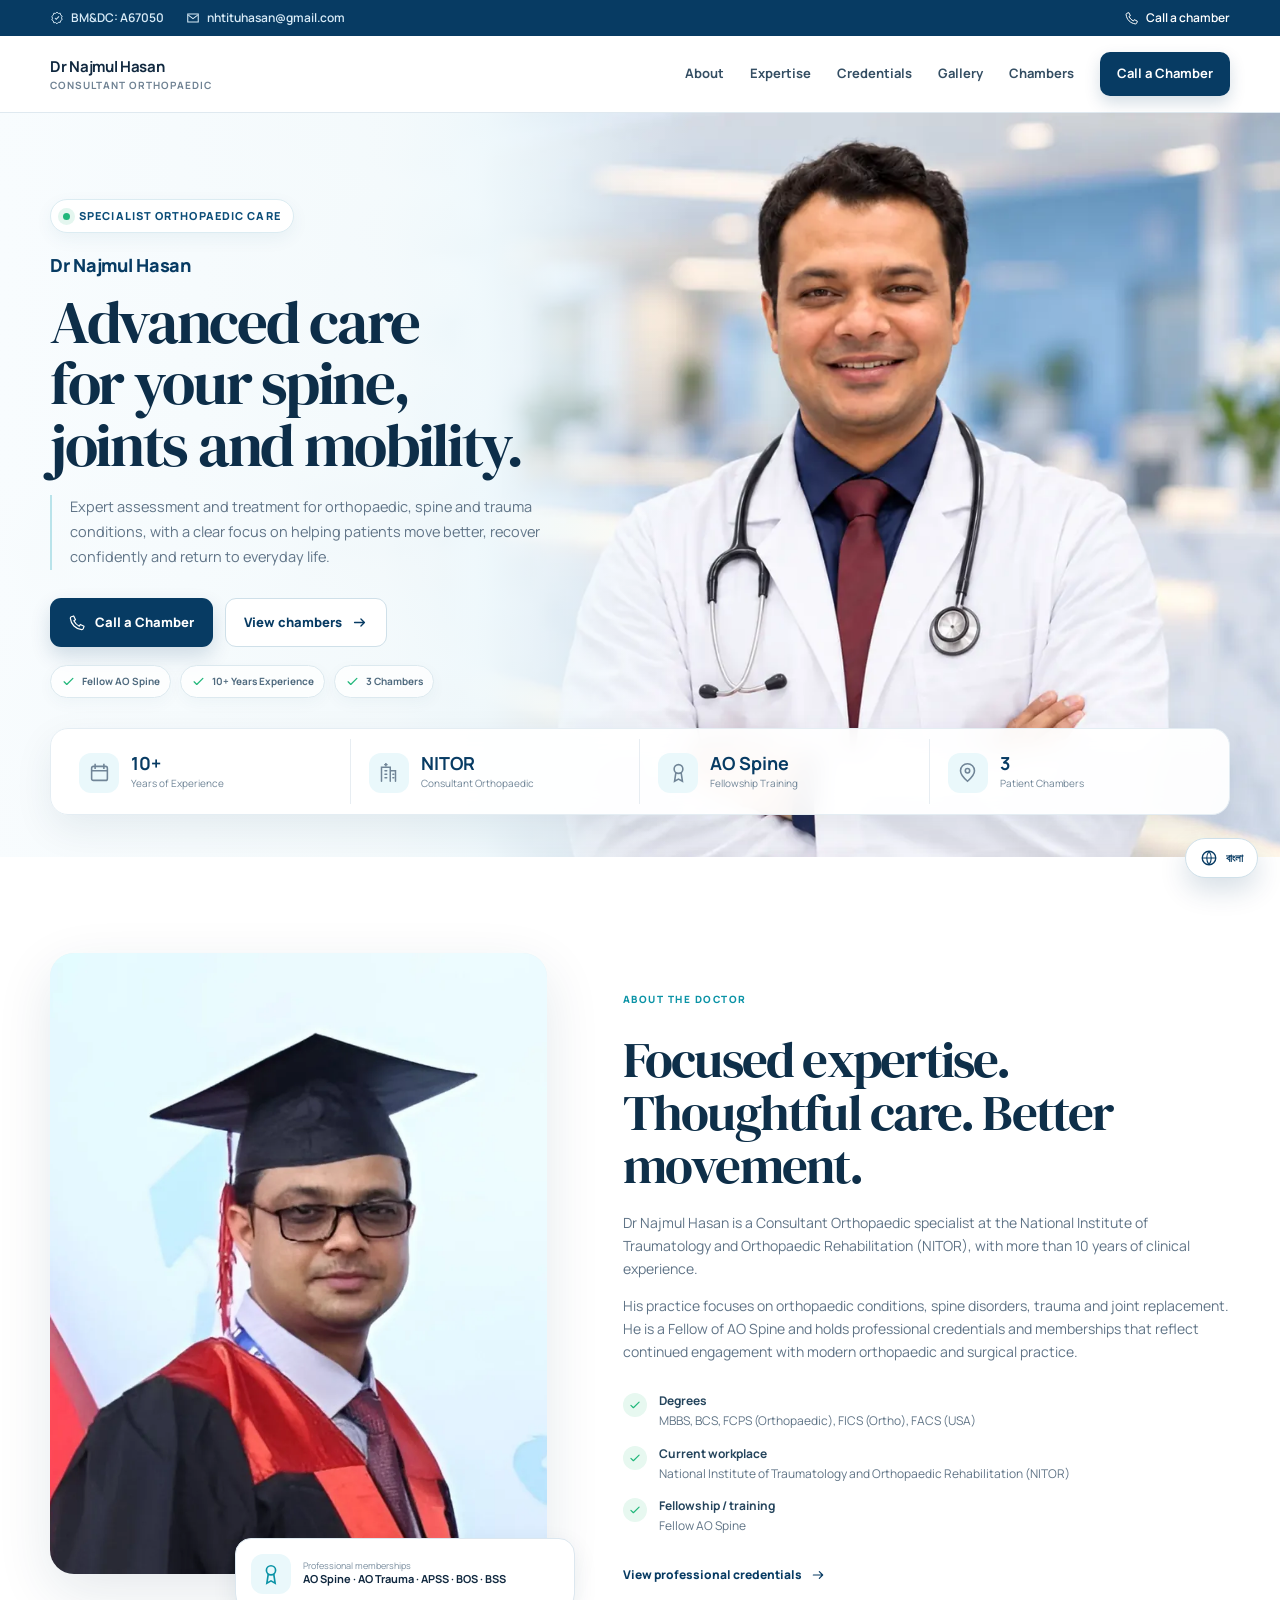
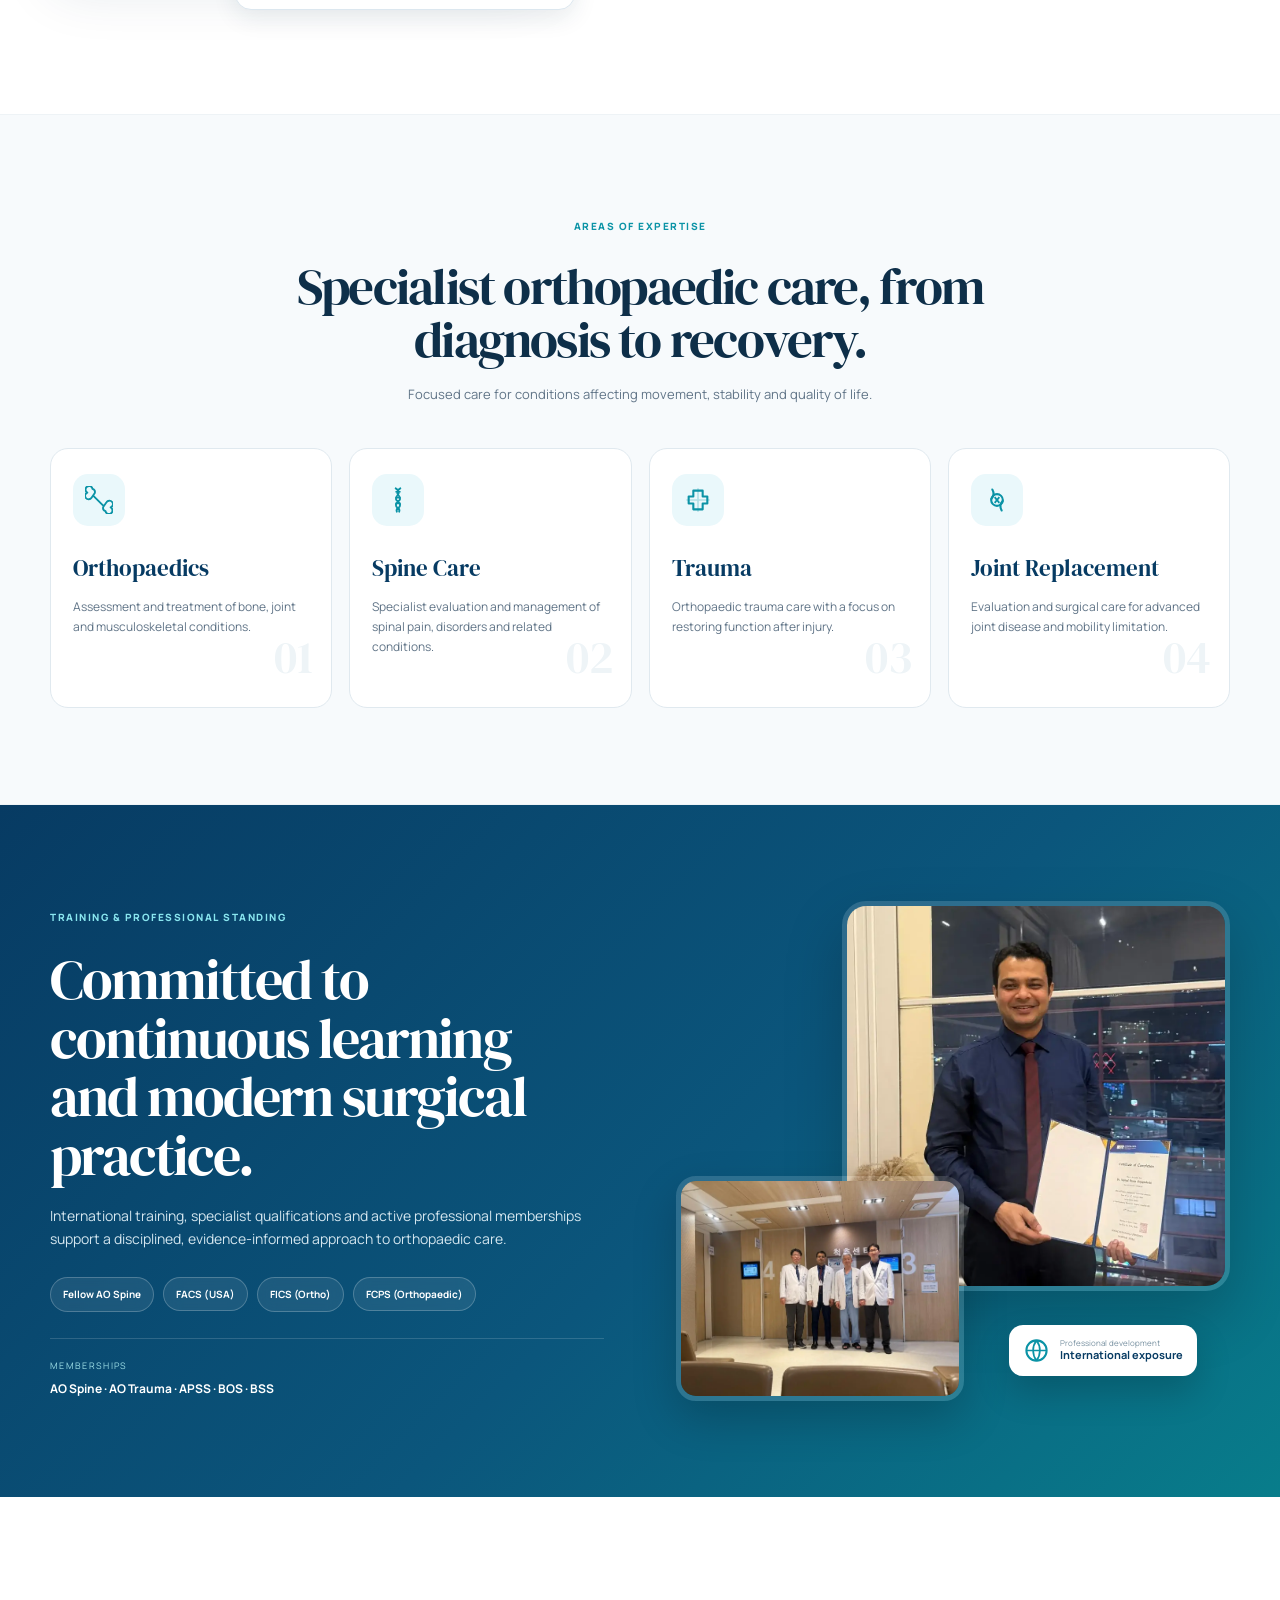
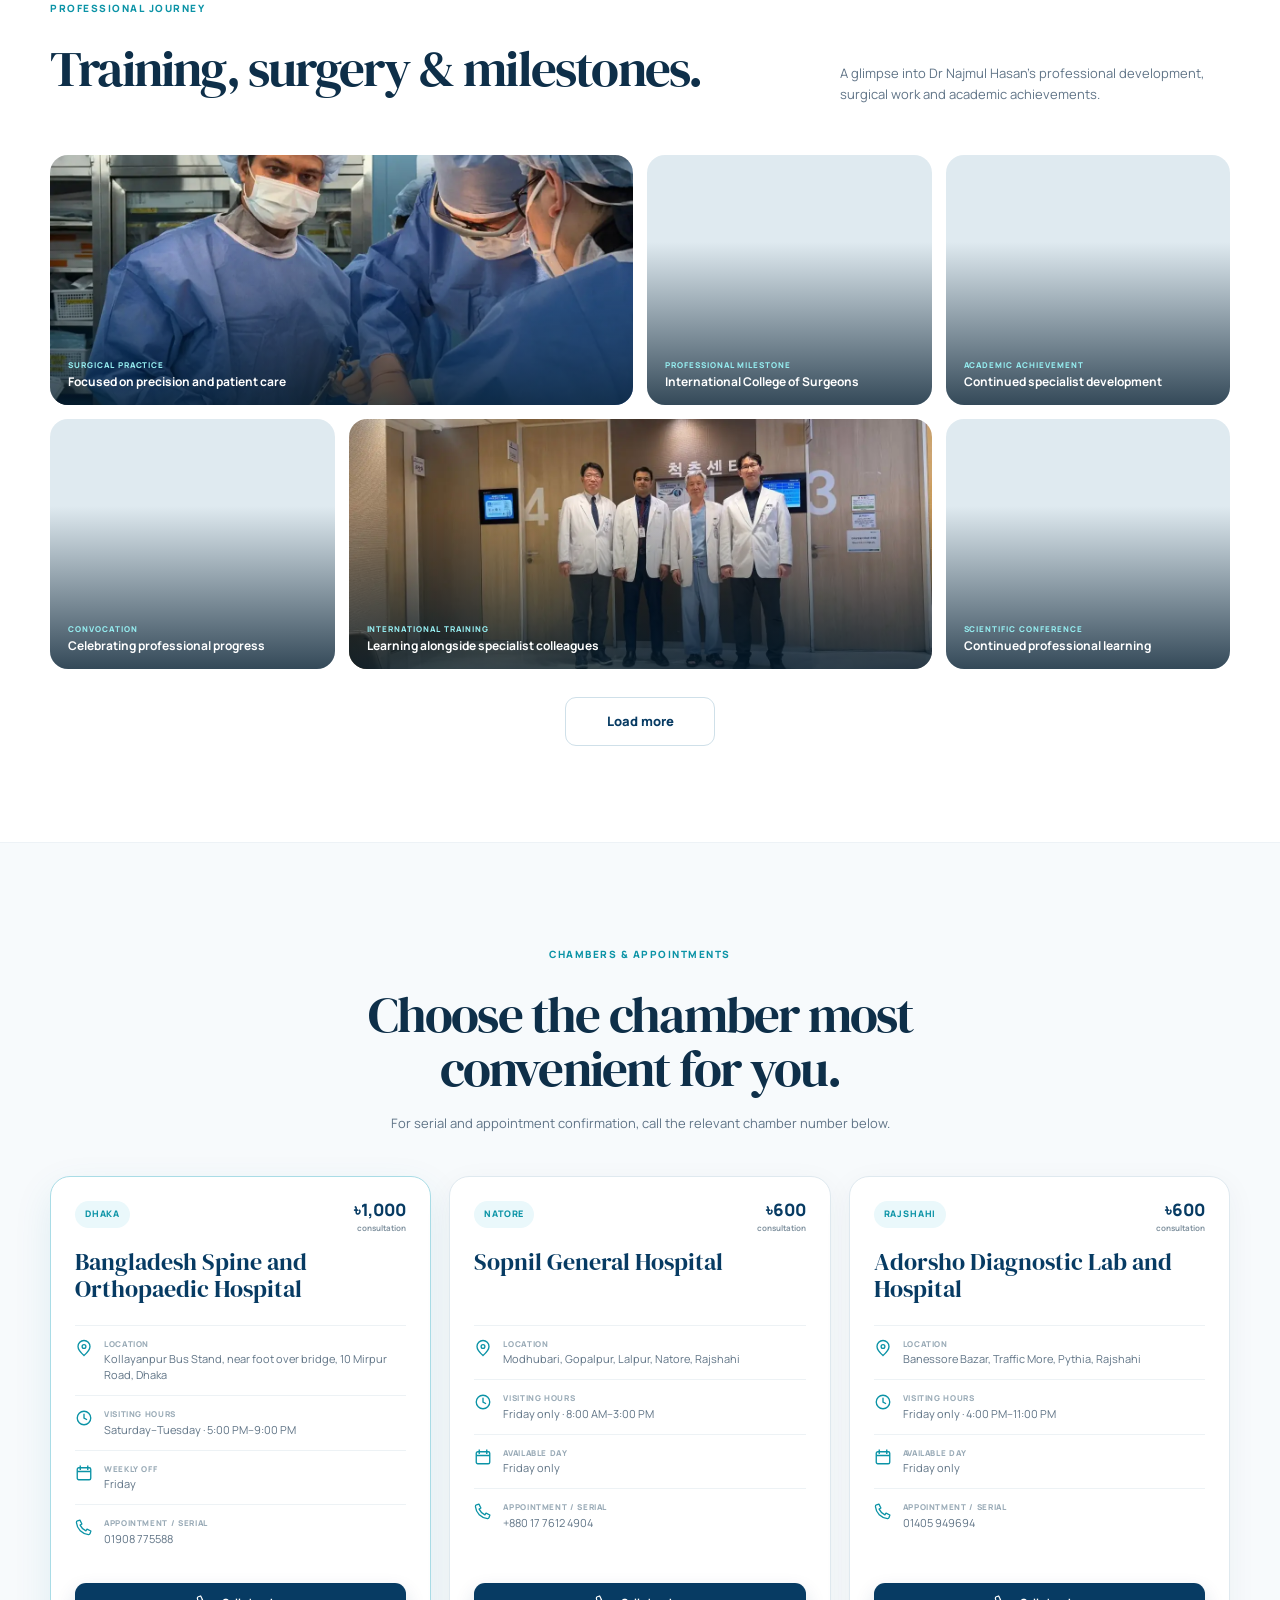
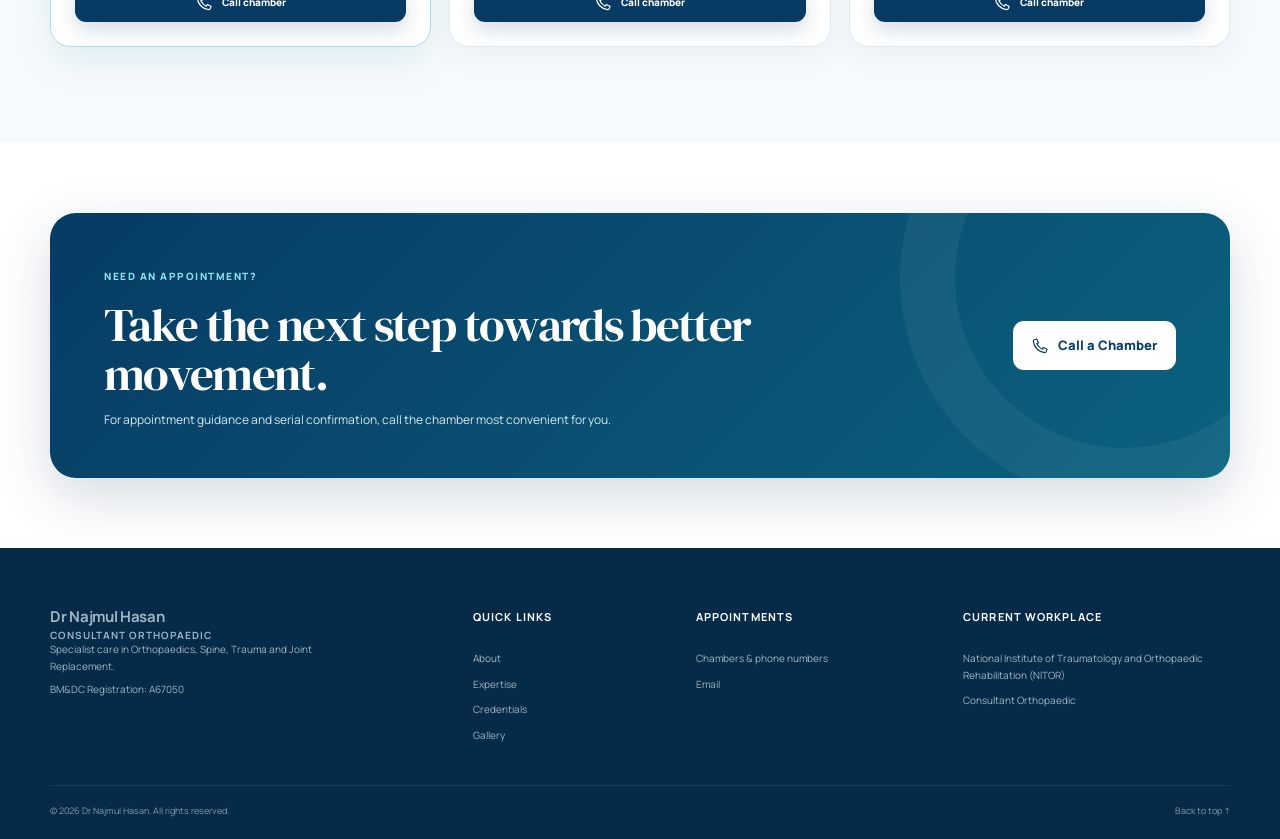
==== commit 86471672: "Add files via upload Updated theme files" ====
--- a/preview-v6.html
+++ b/preview-v6.html
@@ -26,7 +26,7 @@
 <meta content="Dr Najmul Hasan | Orthopaedic &amp; Spine Specialist" name="twitter:title"/>
 <meta content="Consultant Orthopaedic at NITOR specialising in orthopaedics, spine, trauma and joint replacement." name="twitter:description"/>
 <meta content="assets/images/doctor-headshot.webp" name="twitter:image"/>
-<link as="image" fetchpriority="high" href="assets/images/doctor-headshot.webp" rel="preload"/>
+<link as="image" fetchpriority="high" href="assets/images/doctor-hero-background.webp" rel="preload" type="image/webp"/>
 
 <title>Dr Najmul Hasan | Orthopaedic &amp; Spine Specialist in Bangladesh</title>
 <link href="https://fonts.googleapis.com" rel="preconnect"/>
@@ -192,6 +192,11 @@
 <span class="eyebrow"><span class="dot"></span> Specialist Orthopaedic Care</span>
 <h1><span class="hero-name-line">Dr Najmul Hasan </span><span class="hero-title-line">Advanced care for your spine, joints and mobility.</span></h1>
 <p class="hero-lead">Expert assessment and treatment for orthopaedic, spine and trauma conditions, with a clear focus on helping patients move better, recover confidently and return to everyday life.</p>
+<div class="hero-mobile-media" aria-hidden="true">
+  <div class="hero-mobile-media-frame">
+    <img alt="Dr Najmul Hasan in a clinical setting" src="assets/images/doctor-hero-background.webp" width="1600" height="900" loading="eager" decoding="async"/>
+  </div>
+</div>
 <div class="hero-actions">
 <a class="btn btn-primary" href="#chambers"><svg aria-hidden="true"><use href="#i-phone"></use></svg> Call a Chamber</a>
 <a class="btn btn-secondary" href="#chambers">View chambers <svg aria-hidden="true"><use href="#i-arrow"></use></svg></a>
@@ -200,25 +205,6 @@
 <span><svg aria-hidden="true"><use href="#i-check"></use></svg> Fellow AO Spine</span>
 <span><svg aria-hidden="true"><use href="#i-check"></use></svg> 10+ Years Experience</span>
 <span><svg aria-hidden="true"><use href="#i-check"></use></svg> 3 Chambers</span>
-</div>
-</div>
-<div class="hero-visual reveal delay-1">
-<div class="hero-image-frame">
-<div class="hero-image-bg"></div>
-<img alt="Dr Najmul Hasan" decoding="async" fetchpriority="high" height="1004" loading="eager" src="assets/images/doctor-headshot.webp" width="984"/>
-<div class="hero-identity hero-profile-card">
-<strong>Dr Najmul Hasan</strong>
-<span>MBBS, BCS, FCPS (Orthopaedic), FICS (Ortho), FACS (USA)</span>
-<span>Consultant Orthopaedic · NITOR</span>
-</div>
-<div class="floating-card fc-one">
-<span class="icon-pill"><svg aria-hidden="true"><use href="#i-spine"></use></svg></span>
-<span><small>Special focus</small><strong>Spine &amp; Trauma</strong></span>
-</div>
-<div class="floating-card fc-two">
-<span class="icon-pill"><svg aria-hidden="true"><use href="#i-award"></use></svg></span>
-<span><small>International credential</small><strong>FACS (USA)</strong></span>
-</div>
 </div>
 </div>
 </div>
@@ -233,7 +219,7 @@
 <div class="container about-grid">
 <div class="about-media reveal">
 <div class="about-main-img">
-<img alt="Dr Najmul Hasan at a professional medical conference" decoding="async" height="960" loading="lazy" src="assets/images/conference-portrait.webp" width="1280"/>
+<img alt="Dr Najmul Hasan in academic graduation attire" decoding="async" height="1000" loading="lazy" src="assets/images/about-graduation.webp" width="1000"/>
 </div>
 <div class="about-mini-card">
 <span class="mini-icon"><svg aria-hidden="true"><use href="#i-award"></use></svg></span>
@@ -302,7 +288,21 @@
 <figure class="gallery-card reveal delay-2"><img alt="Dr Najmul Hasan at a graduation ceremony" decoding="async" height="1280" loading="lazy" src="assets/images/graduation.webp" width="960"/><figcaption><span>Academic Achievement</span><strong>Continued specialist development</strong></figcaption></figure>
 <figure class="gallery-card reveal"><img alt="Dr Najmul Hasan at an International College of Surgeons convocation" decoding="async" height="960" loading="lazy" src="assets/images/ics-convocation.webp" width="1280"/><figcaption><span>Convocation</span><strong>Celebrating professional progress</strong></figcaption></figure>
 <figure class="gallery-card gallery-wide reveal delay-1"><img alt="Dr Najmul Hasan with colleagues during international medical training" decoding="async" height="960" loading="lazy" src="assets/images/international-training.webp" width="1280"/><figcaption><span>International Training</span><strong>Learning alongside specialist colleagues</strong></figcaption></figure>
-<figure class="gallery-card reveal delay-2"><img alt="Dr Najmul Hasan attending a scientific medical conference" decoding="async" height="960" loading="lazy" src="assets/images/conference-portrait.webp" width="1280"/><figcaption><span>Scientific Conference</span><strong>Continued professional learning</strong></figcaption></figure></div>
+<figure class="gallery-card reveal delay-2"><img alt="Dr Najmul Hasan attending a scientific medical conference" decoding="async" height="960" loading="lazy" src="assets/images/conference-portrait.webp" width="1280"/><figcaption><span>Scientific Conference</span><strong>Continued professional learning</strong></figcaption></figure>
+
+<figure class="gallery-card gallery-wide gallery-extra" hidden><img alt="BOFAS Principles of Foot and Ankle Surgery course certificate awarded to Dr Najmul Hasan" decoding="async" height="706" loading="lazy" src="assets/images/bofas-foot-ankle-course.webp" width="1280"/><figcaption><span>Foot &amp; Ankle Surgery Course</span><strong>BOFAS course participation</strong></figcaption></figure>
+<figure class="gallery-card gallery-extra gallery-top" hidden><img alt="Dr Najmul Hasan during BOFAS hands-on foot and ankle surgical training" decoding="async" height="1280" loading="lazy" src="assets/images/bofas-hands-on-training.webp" width="960"/><figcaption><span>Hands-on Surgical Training</span><strong>Learning with international faculty</strong></figcaption></figure>
+<figure class="gallery-card gallery-wide gallery-extra" hidden><img alt="International College of Surgeons fellowship certificate in Orthopedic Surgery awarded to Dr Najmul Hasan" decoding="async" height="1033" loading="lazy" src="assets/images/ics-fellowship-certificate.webp" width="1280"/><figcaption><span>Fellowship Achievement</span><strong>Fellow, International College of Surgeons</strong></figcaption></figure>
+<figure class="gallery-card gallery-extra gallery-top" hidden><img alt="Dr Najmul Hasan participating in practical orthopaedic surgical skills training" decoding="async" height="810" loading="lazy" src="assets/images/surgical-skills-training.webp" width="1080"/><figcaption><span>Surgical Skills Training</span><strong>Practical orthopaedic training</strong></figcaption></figure>
+<figure class="gallery-card gallery-extra gallery-top" hidden><img alt="Dr Najmul Hasan at the Korean Society of Spine Surgery 40th Anniversary meeting in 2024" decoding="async" height="810" loading="lazy" src="assets/images/ksss-2024.webp" width="1280"/><figcaption><span>Spine Surgery Conference</span><strong>KSSS 40th Anniversary, 2024</strong></figcaption></figure>
+<figure class="gallery-card gallery-wide gallery-extra" hidden><img alt="AO Trauma Advanced Principles of Fracture Management course certificate awarded to Najmul Hasan" decoding="async" height="854" loading="lazy" src="assets/images/ao-trauma-fracture-management.webp" width="1200"/><figcaption><span>AO Trauma Training</span><strong>Advanced Principles of Fracture Management</strong></figcaption></figure>
+<figure class="gallery-card gallery-extra" hidden><img alt="AO Recon Principles of Total Hip and Knee Arthroplasty seminar certificate awarded to Najmul Hasan" decoding="async" height="888" loading="lazy" src="assets/images/ao-recon-arthroplasty.webp" width="1280"/><figcaption><span>AO Recon Seminar</span><strong>Hip and Knee Arthroplasty</strong></figcaption></figure>
+<figure class="gallery-card gallery-wide gallery-extra gallery-top" hidden><img alt="Dr Najmul Hasan with surgical colleagues at a professional medical meeting" decoding="async" height="659" loading="lazy" src="assets/images/professional-collaboration.webp" width="1024"/><figcaption><span>Professional Collaboration</span><strong>Meeting with surgical colleagues</strong></figcaption></figure>
+<figure class="gallery-card gallery-extra" hidden><img alt="AO Spine Advanced Seminar certificate for Degenerative Spine, Lumbar and Cervical awarded to Najmul Hasan" decoding="async" height="923" loading="lazy" src="assets/images/ao-spine-advanced-seminar.webp" width="1280"/><figcaption><span>AO Spine Advanced Seminar</span><strong>Degenerative Spine, Lumbar and Cervical</strong></figcaption></figure>
+<figure class="gallery-card gallery-wide gallery-extra gallery-top" hidden><img alt="Dr Najmul Hasan with colleagues at an AO Spine professional meeting" decoding="async" height="810" loading="lazy" src="assets/images/ao-spine-professional-meeting.webp" width="1080"/><figcaption><span>AO Spine Professional Meeting</span><strong>Continued specialist development</strong></figcaption></figure>
+<figure class="gallery-card gallery-extra gallery-top" hidden><img alt="Dr Najmul Hasan presenting at an international spine conference" decoding="async" height="651" loading="lazy" src="assets/images/international-spine-conference.webp" width="809"/><figcaption><span>International Spine Conference</span><strong>Scientific presentation and professional exchange</strong></figcaption></figure>
+</div>
+<div class="gallery-more-wrap"><button class="btn btn-secondary gallery-load-more" type="button" aria-expanded="false" aria-controls="gallery">Load more</button></div>
 </div>
 </section>
 <section class="chambers section-pad" id="chambers">
--- a/assets/style.css
+++ b/assets/style.css
@@ -134,13 +134,19 @@
 .cred-tag{position:absolute;right:6%;bottom:25px;background:#fff;color:var(--navy);padding:12px 14px;border-radius:14px;box-shadow:0 16px 35px rgba(0,0,0,.18);display:flex;align-items:center;gap:10px}.cred-tag>svg{width:27px;height:27px;color:var(--cyan-dark)}.cred-tag span{display:flex;flex-direction:column;line-height:1.25}.cred-tag small{font-size:8px;color:#7790a0}.cred-tag strong{font-size:11px}
 
 .gallery{background:#fff}
-.gallery-grid{display:grid;grid-template-columns:repeat(4,1fr);grid-auto-rows:250px;gap:14px}
+.gallery-grid{display:grid;grid-template-columns:repeat(4,minmax(0,1fr));grid-auto-rows:250px;grid-auto-flow:dense;gap:14px}
 .gallery-card{position:relative;margin:0;border-radius:18px;overflow:hidden;background:#dfeaf0;min-width:0}
 .gallery-wide{grid-column:span 2}
+.gallery-card[hidden]{display:none!important}
 .gallery-card img{width:100%;height:100%;object-fit:cover;transition:transform .45s ease}
 .gallery-card:hover img{transform:scale(1.04)}
 .gallery-card::after{content:"";position:absolute;inset:35% 0 0;background:linear-gradient(transparent,rgba(4,28,46,.78))}
 .gallery-card figcaption{position:absolute;left:18px;right:18px;bottom:15px;z-index:2;color:#fff;display:flex;flex-direction:column;line-height:1.3}.gallery-card figcaption span{font-size:8px;text-transform:uppercase;letter-spacing:.12em;color:#95edf0;font-weight:800}.gallery-card figcaption strong{font-size:12px;margin-top:4px}
+.gallery-card.gallery-top img{object-position:50% 22%}
+.gallery-more-wrap{display:flex;justify-content:center;margin-top:28px}
+.gallery-load-more{min-width:150px;justify-content:center}
+.gallery-extra.gallery-added{animation:galleryFadeIn .45s ease both}
+@keyframes galleryFadeIn{from{opacity:0;transform:translateY(12px)}to{opacity:1;transform:none}}
 
 .chambers{background:var(--off);border-top:1px solid #edf2f6}
 .chamber-grid{display:grid;grid-template-columns:repeat(3,1fr);gap:18px;align-items:stretch}
@@ -167,7 +173,7 @@
 .footer-bottom{margin-top:42px;border-top:1px solid rgba(255,255,255,.08);padding-top:18px;display:flex;justify-content:space-between;gap:20px}.footer-bottom span,.footer-bottom a{font-size:9px;color:#7e9bac}
 
 .reveal{opacity:0;transform:translateY(22px);transition:opacity .7s ease,transform .7s ease}.reveal.visible{opacity:1;transform:none}.delay-1{transition-delay:.08s}.delay-2{transition-delay:.15s}.delay-3{transition-delay:.22s}
-@media (prefers-reduced-motion:reduce){html{scroll-behavior:auto}.reveal{opacity:1;transform:none;transition:none}.service-card,.gallery-card img,.btn{transition:none}}
+@media (prefers-reduced-motion:reduce){html{scroll-behavior:auto}.reveal{opacity:1;transform:none;transition:none}.service-card,.gallery-card img,.btn{transition:none}.gallery-extra.gallery-added{animation:none}}
 
 @media (max-width:1050px){
   .primary-nav{gap:17px}.primary-nav>a{font-size:11px}
@@ -313,3 +319,227 @@
   .floating-card{display:none}
   .hero-stats{margin-top:14px}
 }
+
+/* Hero background portrait update */
+.hero{
+  min-height:700px;
+  padding-top:64px;
+  padding-bottom:42px;
+  background:
+    linear-gradient(90deg,
+      rgba(248,252,254,.99) 0%,
+      rgba(244,250,252,.97) 34%,
+      rgba(238,248,251,.84) 52%,
+      rgba(22,112,145,.34) 76%,
+      rgba(10,91,126,.22) 100%),
+    url("images/doctor-hero-background.webp") right center / cover no-repeat;
+}
+.hero::before{display:none}
+.hero-orb{display:none}
+.hero-grid{
+  grid-template-columns:minmax(0,650px);
+  min-height:510px;
+  align-items:center;
+  gap:0;
+}
+.hero-copy{
+  position:relative;
+  z-index:2;
+  max-width:625px;
+  padding:18px 0;
+}
+.hero h1{max-width:610px}
+.hero-title-line{max-width:610px}
+.hero-lead{max-width:540px}
+.hero-stats{
+  position:relative;
+  z-index:2;
+  margin-top:8px;
+  background:rgba(255,255,255,.94);
+  backdrop-filter:blur(12px);
+  -webkit-backdrop-filter:blur(12px);
+}
+
+@media (max-width:1024px){
+  .hero{
+    min-height:660px;
+    background:
+      linear-gradient(90deg,
+        rgba(248,252,254,.99) 0%,
+        rgba(244,250,252,.97) 42%,
+        rgba(238,248,251,.86) 62%,
+        rgba(18,101,137,.28) 100%),
+      url("images/doctor-hero-background.webp") 68% center / cover no-repeat;
+  }
+  .hero-grid{grid-template-columns:minmax(0,600px);min-height:470px}
+}
+
+@media (max-width:760px){
+  .hero{
+    min-height:auto;
+    padding-top:42px;
+    padding-bottom:32px;
+    background:
+      linear-gradient(90deg,
+        rgba(248,252,254,.97) 0%,
+        rgba(244,250,252,.95) 58%,
+        rgba(236,247,250,.86) 100%),
+      url("images/doctor-hero-background.webp") 66% center / cover no-repeat;
+  }
+  .hero-grid{display:block;min-height:500px}
+  .hero-copy{max-width:570px;padding-top:4px}
+  .hero-stats{margin-top:14px}
+}
+
+@media (max-width:520px){
+  .hero{
+    background:
+      linear-gradient(180deg,
+        rgba(248,252,254,.98) 0%,
+        rgba(244,250,252,.96) 62%,
+        rgba(235,247,250,.91) 100%),
+      url("images/doctor-hero-background.webp") 64% center / cover no-repeat;
+  }
+  .hero-grid{min-height:510px}
+}
+
+
+/* Hero refinement v8: stronger doctor presence + mobile separate image */
+.hero{
+  background:
+    linear-gradient(90deg,
+      rgba(248,252,254,.99) 0%,
+      rgba(244,250,252,.97) 31%,
+      rgba(238,248,251,.86) 45%,
+      rgba(238,248,251,.44) 57%,
+      rgba(13,102,135,.12) 100%),
+    url("images/doctor-hero-background.webp") 84% 0% / cover no-repeat;
+}
+.hero-grid{min-height:520px}
+.hero-copy{padding-top:22px;padding-bottom:22px}
+.hero-mobile-media{display:none}
+
+@media (max-width: 1024px){
+  .hero{
+    min-height:660px;
+    background:
+      linear-gradient(90deg,
+        rgba(248,252,254,.99) 0%,
+        rgba(244,250,252,.97) 38%,
+        rgba(238,248,251,.84) 56%,
+        rgba(238,248,251,.42) 66%,
+        rgba(18,101,137,.10) 100%),
+      url("images/doctor-hero-background.webp") 76% 0% / cover no-repeat;
+  }
+  .hero-grid{grid-template-columns:minmax(0,610px);min-height:500px}
+}
+
+@media (max-width: 760px){
+  .hero{
+    min-height:auto;
+    padding-top:42px;
+    padding-bottom:32px;
+    background:linear-gradient(180deg,
+      rgba(248,252,254,.98) 0%,
+      rgba(244,250,252,.96) 100%);
+  }
+  .hero-grid{display:block;min-height:0}
+  .hero-copy{max-width:100%;padding-top:4px}
+  .hero-mobile-media{display:block;margin:18px 0 12px}
+  .hero-mobile-media-frame{
+    position:relative;
+    border-radius:26px;
+    overflow:hidden;
+    background:linear-gradient(165deg,#d7f0f6 0%,#c2e7f0 52%,#afdce9 100%);
+    box-shadow:0 20px 44px rgba(18,73,102,.14);
+    border:1px solid rgba(205,227,236,.9);
+    padding:0;
+  }
+  .hero-mobile-media-frame::before{
+    content:"";
+    position:absolute;
+    inset:0;
+    background:linear-gradient(180deg,rgba(255,255,255,.10) 0%,rgba(255,255,255,.02) 100%);
+    pointer-events:none;
+  }
+  .hero-mobile-media img{
+    display:block;
+    width:100%;
+    height:auto;
+    aspect-ratio: 16 / 11;
+    object-fit:cover;
+    object-position:50% 0%;
+  }
+  .hero-actions{margin-top:18px}
+  .hero-stats{margin-top:14px}
+}
+
+@media (max-width: 520px){
+  .hero-mobile-media{margin:16px 0 10px}
+  .hero-mobile-media-frame{border-radius:22px}
+  .hero-mobile-media img{aspect-ratio: 5 / 6; object-position:52% 0%}
+}
+
+
+/* Hero responsive refinement v9 */
+@media (min-width:1025px){
+  .hero{
+    background:
+      linear-gradient(90deg,
+        rgba(248,252,254,.995) 0%,
+        rgba(244,250,252,.985) 30%,
+        rgba(240,249,252,.92) 38%,
+        rgba(238,248,251,.62) 44%,
+        rgba(238,248,251,.22) 49%,
+        rgba(238,248,251,0) 54%,
+        rgba(238,248,251,0) 100%),
+      url("images/doctor-hero-background.webp") 84% 0% / cover no-repeat;
+  }
+}
+
+@media (min-width:761px) and (max-width:1024px){
+  .hero{
+    background:
+      linear-gradient(90deg,
+        rgba(248,252,254,.99) 0%,
+        rgba(244,250,252,.97) 37%,
+        rgba(238,248,251,.82) 50%,
+        rgba(238,248,251,.38) 59%,
+        rgba(238,248,251,.08) 67%,
+        rgba(238,248,251,0) 74%,
+        rgba(238,248,251,0) 100%),
+      url("images/doctor-hero-background.webp") 58% 0% / cover no-repeat;
+  }
+}
+
+@media (max-width:760px){
+  .hero-mobile-media img{
+    aspect-ratio:16 / 10;
+    object-position:88% 0%;
+  }
+}
+
+@media (max-width:520px){
+  .hero-mobile-media img{
+    aspect-ratio:25 / 27;
+    object-position:88% 0%;
+  }
+}
+
+
+/* Clickable gallery lightbox */
+.gallery-card{cursor:zoom-in}
+.gallery-card:focus-visible{outline:3px solid var(--cyan);outline-offset:3px}
+.gallery-lightbox{position:fixed;inset:0;z-index:9999;display:flex;align-items:center;justify-content:center;padding:28px;background:rgba(4,19,31,.94);opacity:0;visibility:hidden;transition:opacity .22s ease,visibility .22s ease}
+.gallery-lightbox.is-open{opacity:1;visibility:visible}
+.gallery-lightbox-content{position:relative;display:flex;flex-direction:column;align-items:center;max-width:min(92vw,1400px);max-height:92vh}
+.gallery-lightbox-image{display:block;max-width:100%;max-height:82vh;width:auto;height:auto;object-fit:contain;border-radius:10px;background:#fff;box-shadow:0 24px 70px rgba(0,0,0,.42)}
+.gallery-lightbox-caption{max-width:min(90vw,1000px);padding:14px 18px 0;color:#fff;text-align:center;font-size:14px;line-height:1.45}
+.gallery-lightbox-caption span{display:block;margin-bottom:3px;color:#95edf0;font-size:10px;font-weight:800;text-transform:uppercase;letter-spacing:.1em}
+.gallery-lightbox-close,.gallery-lightbox-nav{position:absolute;z-index:2;border:0;color:#fff;background:rgba(255,255,255,.12);backdrop-filter:blur(8px);-webkit-backdrop-filter:blur(8px);cursor:pointer;transition:background .2s ease,transform .2s ease}
+.gallery-lightbox-close{top:18px;right:22px;width:46px;height:46px;border-radius:50%;font-size:32px;line-height:1}
+.gallery-lightbox-nav{top:50%;width:50px;height:64px;border-radius:14px;font-size:42px;line-height:1;transform:translateY(-50%)}
+.gallery-lightbox-prev{left:22px}.gallery-lightbox-next{right:22px}
+.gallery-lightbox-close:hover,.gallery-lightbox-nav:hover{background:rgba(255,255,255,.22)}
+body.gallery-lightbox-open{overflow:hidden}
+@media(max-width:760px){.gallery-lightbox{padding:16px}.gallery-lightbox-image{max-height:78vh}.gallery-lightbox-nav{width:42px;height:54px;font-size:34px}.gallery-lightbox-prev{left:8px}.gallery-lightbox-next{right:8px}.gallery-lightbox-close{top:10px;right:10px;width:42px;height:42px}.gallery-lightbox-caption{font-size:12px;padding-top:10px}}
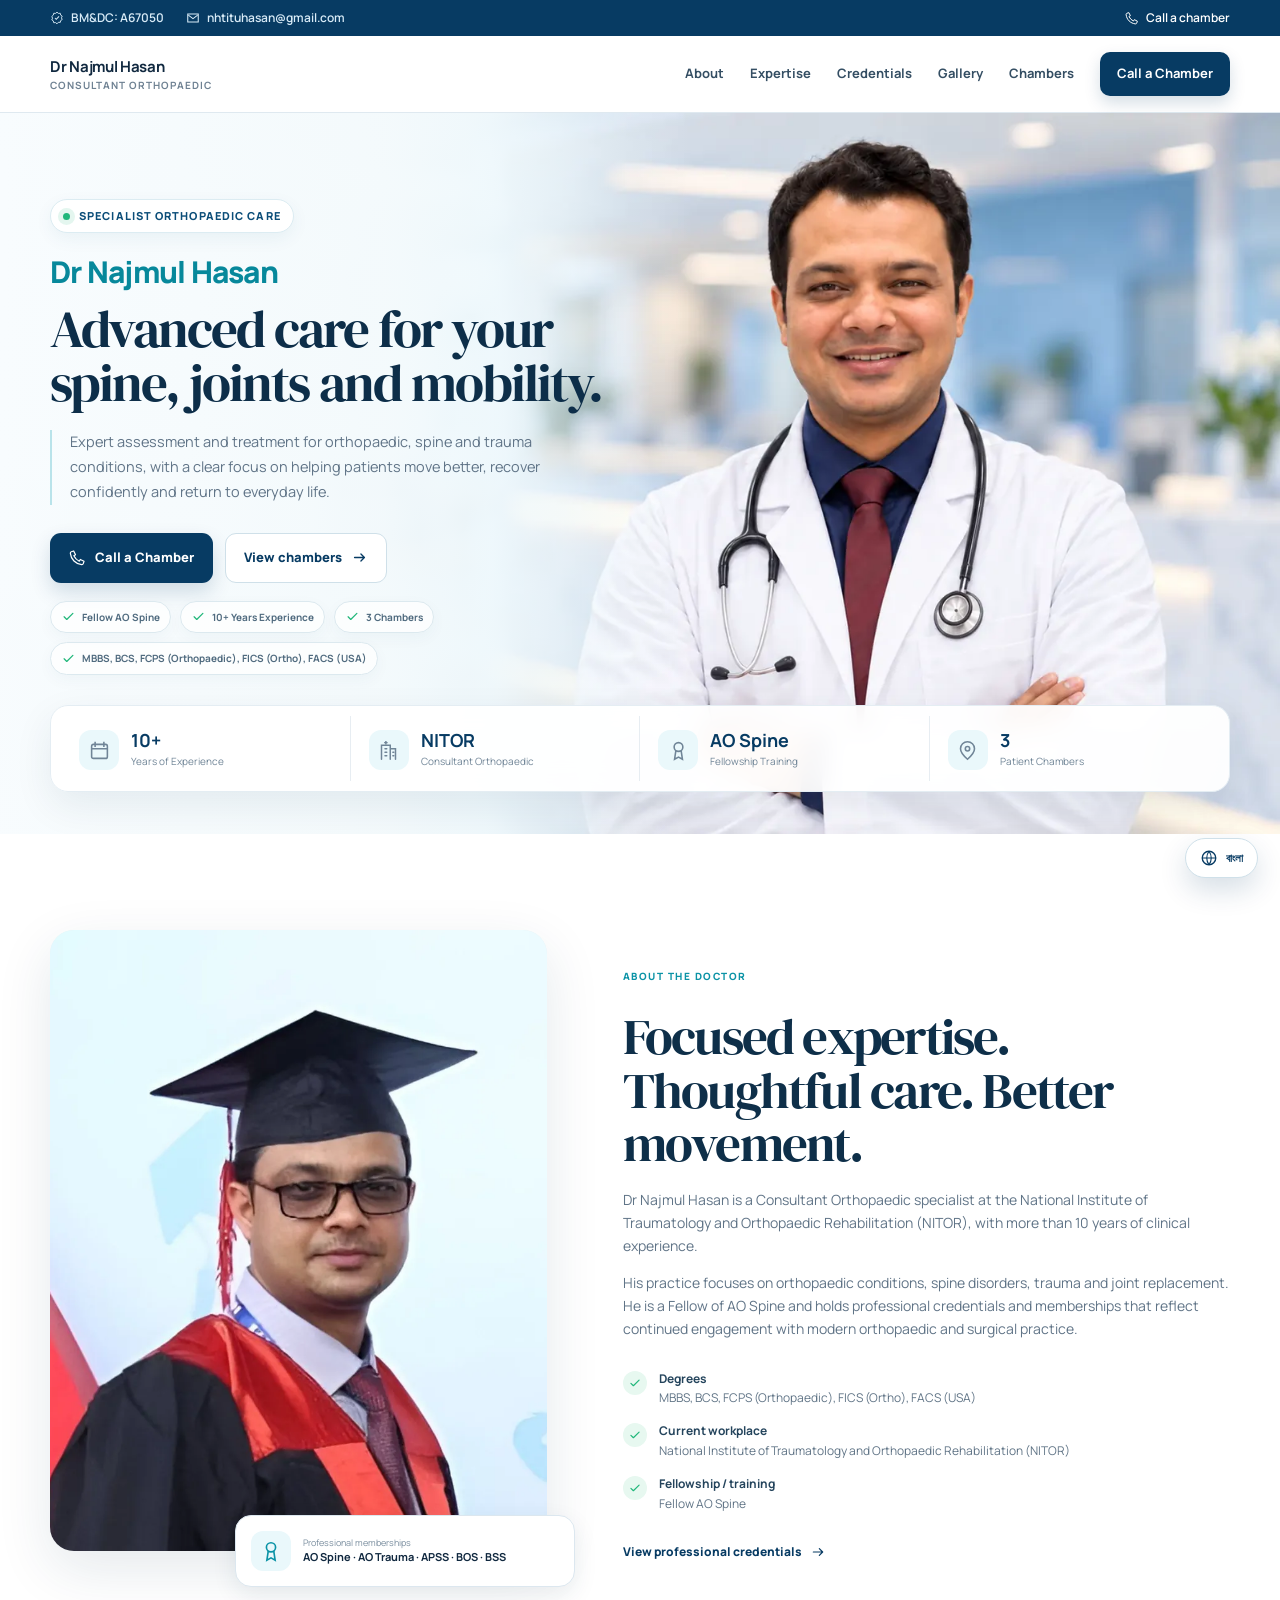
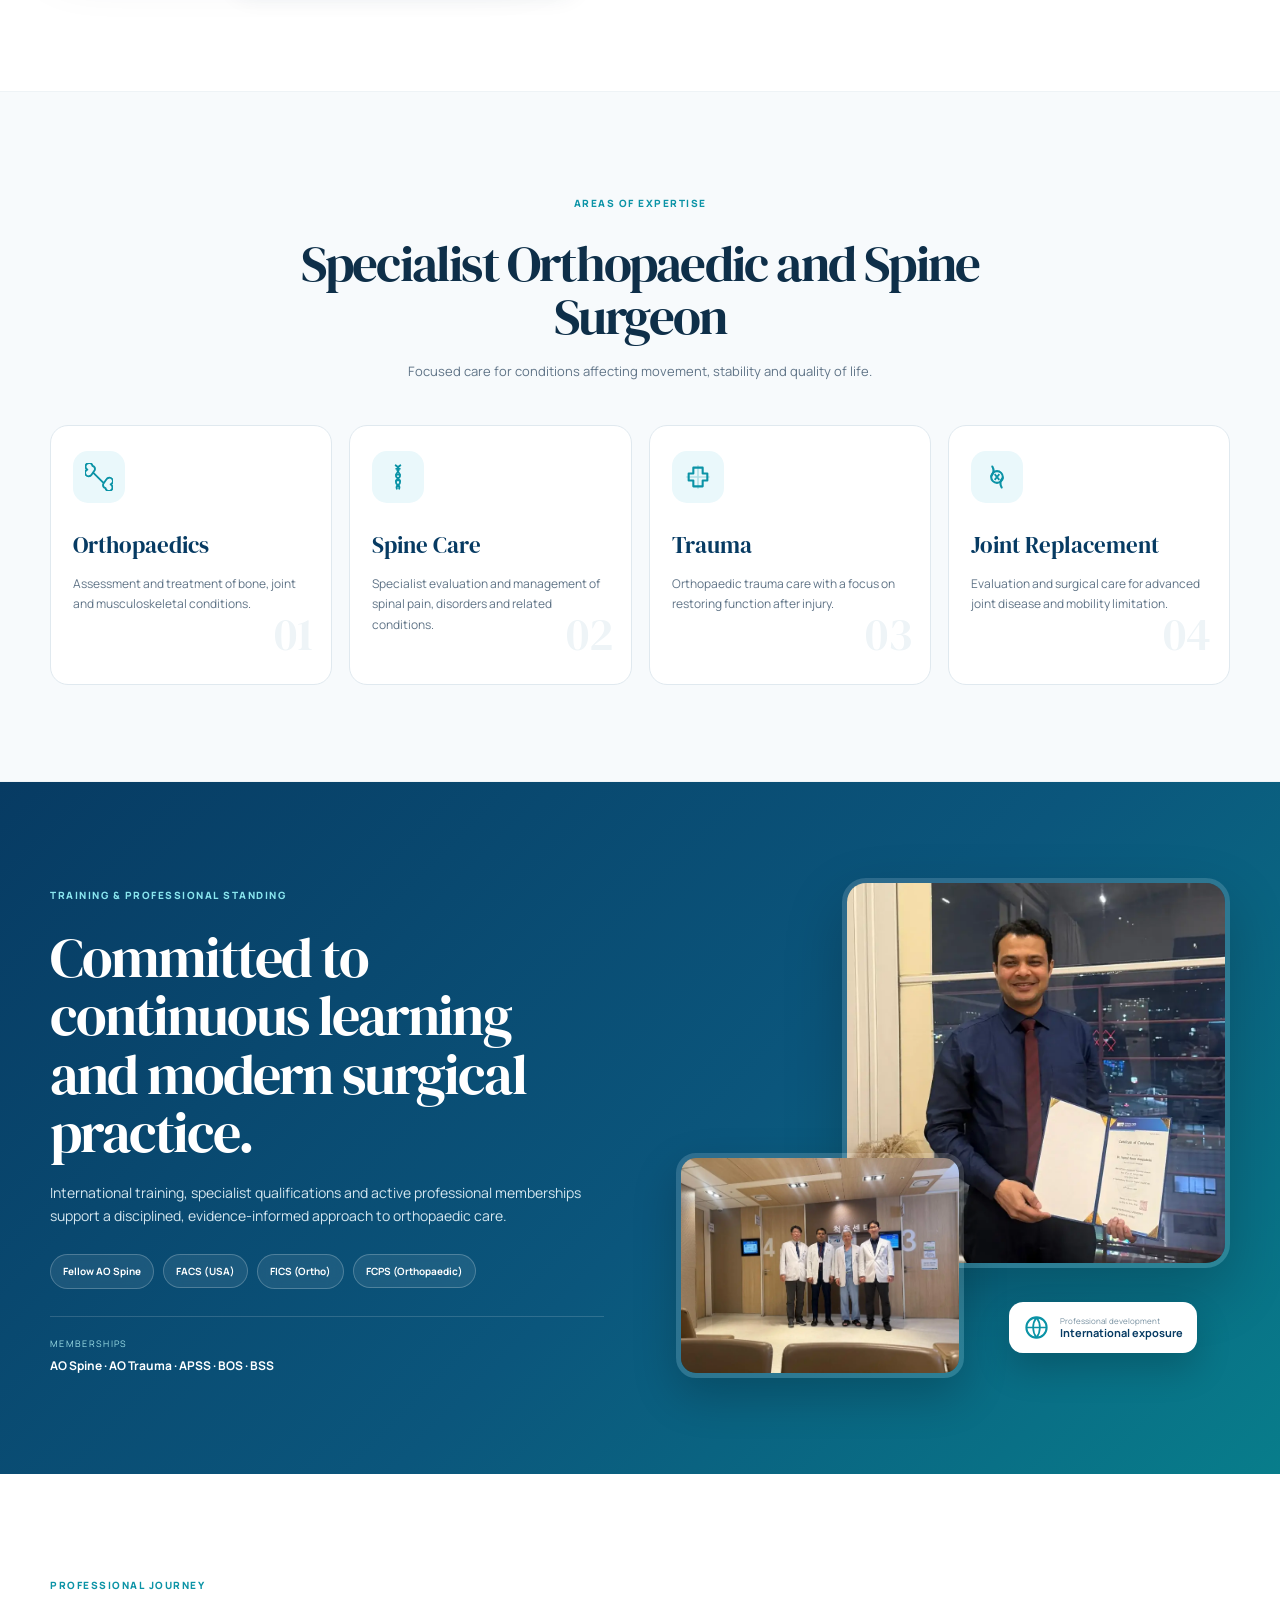
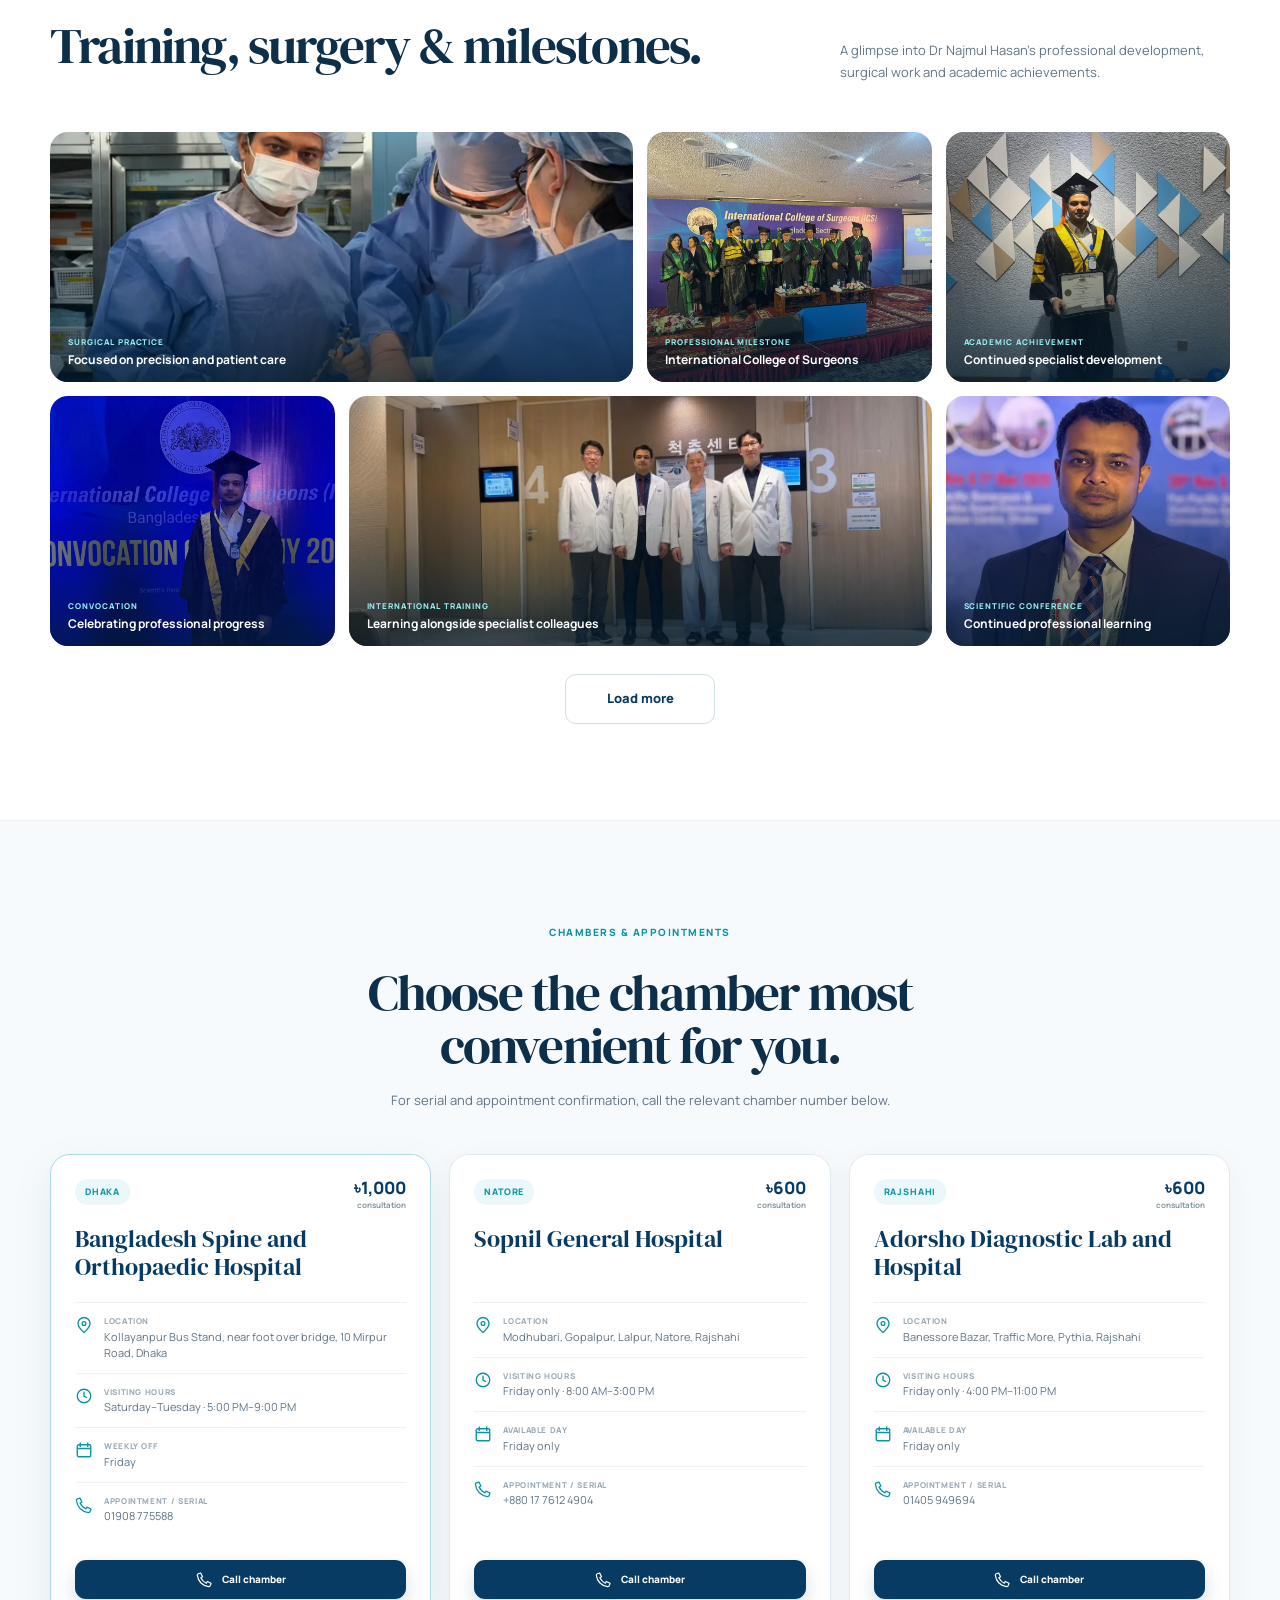
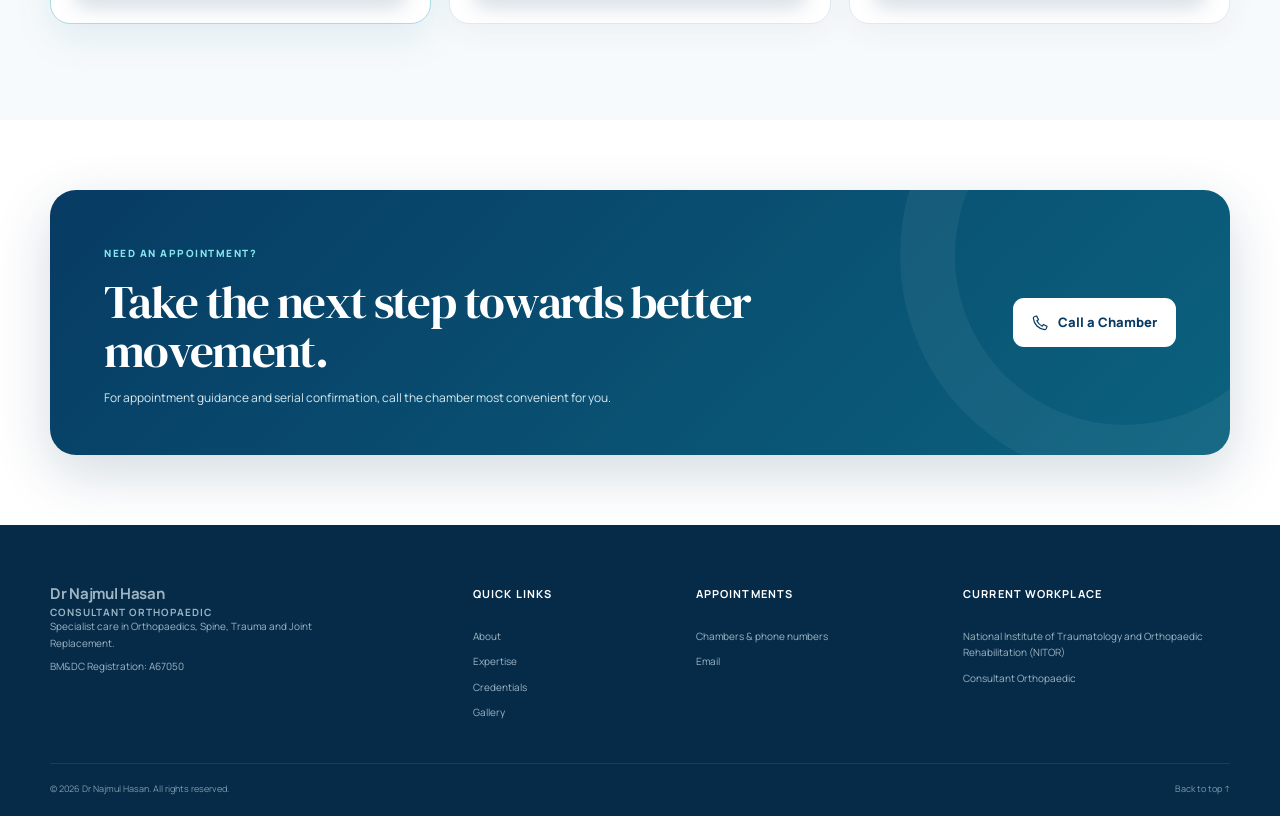
==== commit bda0a66b: "Add files via upload complete update with revisions" ====
--- a/preview-v6.html
+++ b/preview-v6.html
@@ -205,6 +205,7 @@
 <span><svg aria-hidden="true"><use href="#i-check"></use></svg> Fellow AO Spine</span>
 <span><svg aria-hidden="true"><use href="#i-check"></use></svg> 10+ Years Experience</span>
 <span><svg aria-hidden="true"><use href="#i-check"></use></svg> 3 Chambers</span>
+<span class="hero-trust-qualifications"><svg aria-hidden="true"><use href="#i-check"></use></svg> MBBS, BCS, FCPS (Orthopaedic), FICS (Ortho), FACS (USA)</span>
 </div>
 </div>
 </div>
@@ -244,7 +245,7 @@
 <div class="container">
 <div class="section-heading centered reveal">
 <span class="section-kicker">Areas of expertise</span>
-<h2>Specialist orthopaedic care, from diagnosis to recovery.</h2>
+<h2>Specialist Orthopaedic and Spine Surgeon</h2>
 <p>Focused care for conditions affecting movement, stability and quality of life.</p>
 </div>
 <div class="expertise-grid">
@@ -301,10 +302,25 @@
 <figure class="gallery-card gallery-extra" hidden><img alt="AO Spine Advanced Seminar certificate for Degenerative Spine, Lumbar and Cervical awarded to Najmul Hasan" decoding="async" height="923" loading="lazy" src="assets/images/ao-spine-advanced-seminar.webp" width="1280"/><figcaption><span>AO Spine Advanced Seminar</span><strong>Degenerative Spine, Lumbar and Cervical</strong></figcaption></figure>
 <figure class="gallery-card gallery-wide gallery-extra gallery-top" hidden><img alt="Dr Najmul Hasan with colleagues at an AO Spine professional meeting" decoding="async" height="810" loading="lazy" src="assets/images/ao-spine-professional-meeting.webp" width="1080"/><figcaption><span>AO Spine Professional Meeting</span><strong>Continued specialist development</strong></figcaption></figure>
 <figure class="gallery-card gallery-extra gallery-top" hidden><img alt="Dr Najmul Hasan presenting at an international spine conference" decoding="async" height="651" loading="lazy" src="assets/images/international-spine-conference.webp" width="809"/><figcaption><span>International Spine Conference</span><strong>Scientific presentation and professional exchange</strong></figcaption></figure>
-</div>
+<figure class="gallery-card gallery-wide gallery-extra gallery-top" hidden><img alt="Dr Najmul Hasan with colleagues during a professional surgical training programme" decoding="async" height="812" loading="lazy" src="assets/images/professional-training-group.webp" width="1080"/><figcaption><span>Professional Training</span><strong>Learning alongside surgical colleagues</strong></figcaption></figure>
+<figure class="gallery-card gallery-wide gallery-extra" hidden><img alt="AO Spine Principles Course Scoliosis certificate awarded to Najmul Hasan" decoding="async" height="803" loading="lazy" src="assets/images/ao-spine-scoliosis-course.webp" width="1080"/><figcaption><span>AO Spine Principles Course</span><strong>Scoliosis, Dhaka 2022</strong></figcaption></figure>
+<figure class="gallery-card gallery-wide gallery-extra gallery-top" hidden><img alt="Dr Najmul Hasan with colleagues at a professional medical meeting" decoding="async" height="960" loading="lazy" src="assets/images/professional-meeting-group.webp" width="1280"/><figcaption><span>Professional Meeting</span><strong>Continuing education and professional exchange</strong></figcaption></figure>
+<figure class="gallery-card gallery-wide gallery-extra gallery-top" hidden><img alt="Dr Najmul Hasan presenting at BSSCON 2023 International Spine Conference" decoding="async" height="900" loading="lazy" src="assets/images/bsscon-2023-presentation.webp" width="1200"/><figcaption><span>Scientific Presentation</span><strong>BSSCON 2023 International Spine Conference</strong></figcaption></figure>
+<figure class="gallery-card gallery-extra gallery-top" hidden><img alt="Dr Najmul Hasan with a colleague during an earlier professional milestone" decoding="async" height="1280" loading="lazy" src="assets/images/professional-journey-colleague.webp" width="720"/><figcaption><span>Professional Journey</span><strong>An earlier milestone in medical training</strong></figcaption></figure>
+</div>
+
 <div class="gallery-more-wrap"><button class="btn btn-secondary gallery-load-more" type="button" aria-expanded="false" aria-controls="gallery">Load more</button></div>
 </div>
 </section>
+<div class="gallery-lightbox" aria-hidden="true" role="dialog" aria-modal="true" aria-label="Gallery image preview">
+  <button class="gallery-lightbox-close" type="button" aria-label="Close image preview">&times;</button>
+  <button class="gallery-lightbox-nav gallery-lightbox-prev" type="button" aria-label="Previous image">&#8249;</button>
+  <div class="gallery-lightbox-content">
+    <img class="gallery-lightbox-image" alt=""/>
+    <div class="gallery-lightbox-caption"></div>
+  </div>
+  <button class="gallery-lightbox-nav gallery-lightbox-next" type="button" aria-label="Next image">&#8250;</button>
+</div>
 <section class="chambers section-pad" id="chambers">
 <div class="container">
 <div class="section-heading centered reveal">
--- a/assets/style.css
+++ b/assets/style.css
@@ -543,3 +543,134 @@
 .gallery-lightbox-close:hover,.gallery-lightbox-nav:hover{background:rgba(255,255,255,.22)}
 body.gallery-lightbox-open{overflow:hidden}
 @media(max-width:760px){.gallery-lightbox{padding:16px}.gallery-lightbox-image{max-height:78vh}.gallery-lightbox-nav{width:42px;height:54px;font-size:34px}.gallery-lightbox-prev{left:8px}.gallery-lightbox-next{right:8px}.gallery-lightbox-close{top:10px;right:10px;width:42px;height:42px}.gallery-lightbox-caption{font-size:12px;padding-top:10px}}
+
+
+/* Hero qualification trust pill */
+.hero-trust .hero-trust-qualifications{max-width:100%;}
+@media (max-width:520px){
+  .hero-trust .hero-trust-qualifications{grid-column:1/-1;width:100%;}
+}
+
+/* v15: compact two-row hero trust layout on mobile */
+@media (max-width:520px){
+  .hero-trust{
+    display:grid;
+    grid-template-columns:repeat(12,minmax(0,1fr));
+    gap:7px;
+    align-items:stretch;
+  }
+  .hero-trust span{
+    width:100%;
+    min-width:0;
+    box-sizing:border-box;
+  }
+  .hero-trust span:nth-child(1){grid-column:span 6;}
+  .hero-trust span:nth-child(2){grid-column:span 6;}
+  .hero-trust span:nth-child(3){grid-column:span 4;}
+  .hero-trust .hero-trust-qualifications{
+    grid-column:span 8;
+    width:100%;
+    max-width:none;
+    padding:7px 8px;
+    font-size:7.8px;
+    line-height:1.25;
+  }
+  .hero-trust span:nth-child(3){padding-left:8px;padding-right:8px;}
+}
+
+/* Mobile trust pills refinement v16: keep 3 Chambers + qualifications on same row */
+@media (max-width:600px){
+  .hero-trust{
+    display:grid;
+    grid-template-columns:minmax(0,.68fr) minmax(0,1.32fr);
+    gap:7px 8px;
+    align-items:stretch;
+  }
+  .hero-trust span{
+    min-width:0;
+    width:auto;
+  }
+  .hero-trust span:nth-child(3){
+    grid-column:1;
+  }
+  .hero-trust span:nth-child(4),
+  .hero-trust span:last-child{
+    grid-column:2;
+    width:auto;
+  }
+  .hero-trust-qualifications{
+    font-size:8px;
+    line-height:1.35;
+    padding:7px 8px;
+  }
+}
+
+
+/* v17 hero hierarchy + mobile trust layout */
+.hero-name-line{
+  font-size:30px;
+  line-height:1.12;
+  color:#07889b;
+  letter-spacing:-.025em;
+  margin-bottom:13px;
+}
+.hero-title-line{
+  font-size:clamp(42px,4.15vw,58px);
+  line-height:1.02;
+}
+html[lang="bn"] .hero-name-line{
+  font-size:25px;
+  color:#07889b;
+}
+html[lang="bn"] .hero-title-line{
+  font-size:clamp(39px,4vw,54px);
+}
+
+@media (max-width:1050px){
+  .hero-name-line{font-size:27px}
+  .hero-title-line{font-size:clamp(40px,4.7vw,52px)}
+}
+
+@media (max-width:820px){
+  .hero-name-line{font-size:25px}
+  .hero-title-line{font-size:clamp(38px,6.8vw,49px)}
+}
+
+@media (max-width:600px){
+  .hero-name-line{
+    font-size:23px;
+    line-height:1.15;
+    margin-bottom:11px;
+  }
+  .hero-title-line{
+    font-size:34px;
+    line-height:1.04;
+  }
+  html[lang="bn"] .hero-name-line{font-size:20px}
+  html[lang="bn"] .hero-title-line{font-size:31px;line-height:1.18}
+
+  /* First two trust points stack full-width; bottom two share one row. */
+  .hero-trust{
+    display:grid;
+    grid-template-columns:minmax(0,.64fr) minmax(0,1.36fr);
+    gap:7px 8px;
+    align-items:stretch;
+  }
+  .hero-trust span{
+    min-width:0;
+    width:100%;
+    box-sizing:border-box;
+  }
+  .hero-trust span:nth-child(1){grid-column:1/-1}
+  .hero-trust span:nth-child(2){grid-column:1/-1}
+  .hero-trust span:nth-child(3){grid-column:1}
+  .hero-trust span:nth-child(4),
+  .hero-trust span:last-child{grid-column:2}
+  .hero-trust-qualifications{
+    width:100%;
+    max-width:none;
+    font-size:7.8px;
+    line-height:1.25;
+    padding:7px 8px;
+  }
+}
